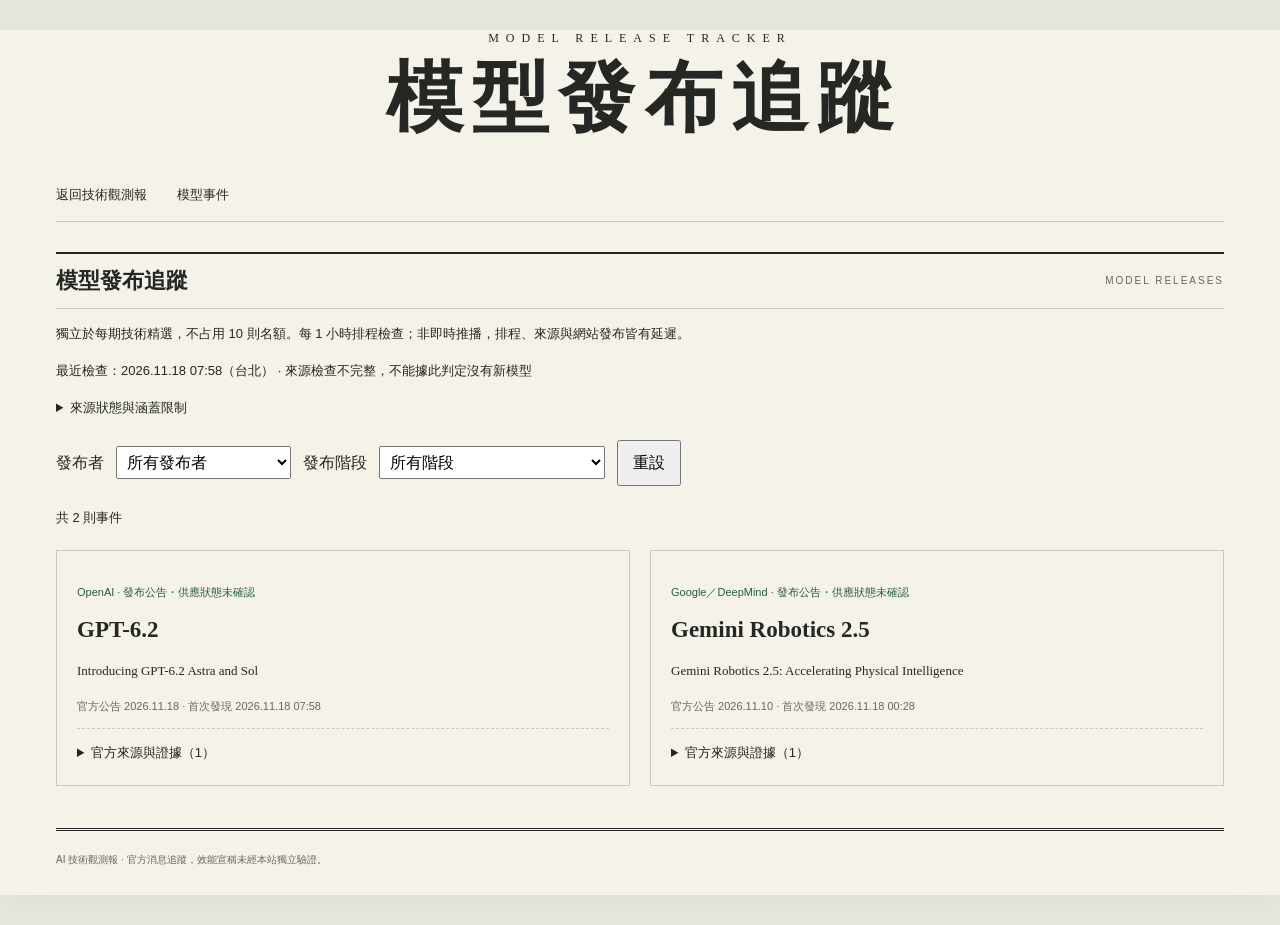
==== releases/index.html @ bc0547c9 "Publish evidence-reviewed AI newspaper" ====
<!doctype html><html lang="zh-Hant-TW"><head><meta charset="utf-8"><meta name="viewport" content="width=device-width, initial-scale=1">
<meta http-equiv="Content-Security-Policy" content="default-src 'none'; style-src 'self'; script-src 'self'; img-src 'self'; connect-src 'none'; base-uri 'none'; form-action 'none'; object-src 'none'">
<meta name="referrer" content="no-referrer"><title>模型發布追蹤｜AI 技術觀測報</title><link rel="stylesheet" href="../assets/style.css"><script defer src="../assets/app.js"></script></head>
<body><a class="skip-link" href="#model-releases">跳到模型事件</a><div class="paper"><header class="masthead"><p class="wordmark">MODEL RELEASE TRACKER</p><h1>模型發布追蹤</h1></header>
<nav class="nav" aria-label="主要導覽"><a href="../index.html">返回技術觀測報</a><a href="#model-releases">模型事件</a></nav><main><section class="model-releases" id="model-releases" tabindex="-1"><div class="section-heading"><h2>模型發布追蹤</h2><span>MODEL RELEASES</span></div>
<p>獨立於每期技術精選，不占用 10 則名額。每 1 小時排程檢查；非即時推播，排程、來源與網站發布皆有延遲。</p>
<p>最近檢查：2026.11.18 07:58（台北） · 來源檢查不完整，不能據此判定沒有新模型</p>
<details class="release-health"><summary>來源狀態與涵蓋限制</summary><ul><li>OpenAI Newsroom：部分完成；公告內文無法讀取；僅保存官方 Feed 摘錄。；公告內文無法讀取；僅保存官方 Feed 摘錄。；公告內文無法讀取；僅保存官方 Feed 摘錄。；公告擷取或驗證失敗；保留先前事件。；公告內文無法讀取；僅保存官方 Feed 摘錄。；公告內文無法讀取；僅保存官方 Feed 摘錄。；公告內文無法讀取；僅保存官方 Feed 摘錄。</li><li>Anthropic News：已檢查</li><li>Google DeepMind Blog：失敗；官方來源連線或解析失敗；保留先前事件。</li><li>Meta AI Blog：已檢查</li><li>DeepSeek Change Log：已檢查</li><li>Qwen Official Research Index：已檢查</li><li>Qwen Official Model Repositories：已檢查</li></ul>
<p>依官方標題、版本名稱與發布用語辨識，未經逐則語意核對。僅擷取目前可見索引與設定回查範圍；不保證涵蓋所有新模型。日期未知不推算為發布日。</p>
<p>預告不代表已開放；權重上架不代表採用開放原始碼授權。Qwen 官方模型庫只補充權重消息，不能代表所有 API 模型發布。</p></details>
<search><form id="release-controls" class="release-controls">
<label for="release-provider">發布者</label><select id="release-provider"><option value="all">所有發布者</option><option value="openai">OpenAI</option><option value="anthropic">Anthropic</option><option value="google">Google／DeepMind</option><option value="meta">Meta</option><option value="deepseek">DeepSeek</option><option value="qwen">Qwen</option></select>
<label for="release-stage">發布階段</label><select id="release-stage"><option value="all">所有階段</option><option value="announcement">發布公告・供應狀態未確認</option><option value="announced">預告・尚未確認開放</option><option value="preview">預覽版公告</option><option value="ga">正式上線公告</option><option value="weights">官方權重上架</option></select>
<button type="reset">重設</button></form></search><p id="release-result" role="status">共 2 則事件</p><div class="release-grid"><article class="release-card" id="model-9075961c66e4d0e620cb" data-provider="openai" data-stage="announcement">
<p class="release-kicker">OpenAI · 發布公告・供應狀態未確認</p>
<h3>GPT-6.2</h3><p class="release-title" lang="en">Introducing GPT-6.2 Astra and Sol</p>
<p class="release-date">官方公告 2026.11.18 · 首次發現 2026.11.18 07:58</p>
<details><summary>官方來源與證據（1）</summary><p>以下為發布者主張，未經本站獨立實測。供應、授權與價格以官方文件為準。</p><ul><li><a href="https://openai.com/index/introducing-gpt-6-2-astra-sol" target="_blank" rel="noopener noreferrer">Introducing GPT-6.2 Astra and Sol</a><p>官方公告 2026.11.18 · 僅閱讀官方 Feed 摘錄</p><blockquote cite="https://openai.com/index/introducing-gpt-6-2-astra-sol">Introducing GPT‑6.2 Astra and Sol, with better professional outputs, coding, computer use, and efficiency at lower cost across ChatGPT Work,</blockquote></li></ul></details></article><article class="release-card" id="model-4d3a0449ab5a70068e7b" data-provider="google" data-stage="announcement">
<p class="release-kicker">Google／DeepMind · 發布公告・供應狀態未確認</p>
<h3>Gemini Robotics 2.5</h3><p class="release-title" lang="en">Gemini Robotics 2.5: Accelerating Physical Intelligence</p>
<p class="release-date">官方公告 2026.11.10 · 首次發現 2026.11.18 00:28</p>
<details><summary>官方來源與證據（1）</summary><p>以下為發布者主張，未經本站獨立實測。供應、授權與價格以官方文件為準。</p><ul><li><a href="https://deepmind.google/blog/gemini-robotics-2-5-accelerates-real-world-physical-intelligence/" target="_blank" rel="noopener noreferrer">Gemini Robotics 2.5: Accelerating Physical Intelligence</a><p>官方公告 2026.11.10 · 已擷取網頁文字</p><blockquote cite="https://deepmind.google/blog/gemini-robotics-2-5-accelerates-real-world-physical-intelligence/">November 10, 2026 Models Gemini Robotics 2.5 accelerates real-world general dexterity Carolina Parada Share Your browser does not support the</blockquote></li></ul></details></article></div><p class="release-empty" hidden>沒有符合條件的模型事件。</p></section></main>
<footer class="paper-footer">AI 技術觀測報 · 官方消息追蹤，效能宣稱未經本站獨立驗證。</footer></div></body></html>
---- assets/style.css ----
@charset "UTF-8";
:root{--paper:#f5f2e9;--ink:#242723;--muted:#656960;--line:#c9cbbd;--green:#295b49;--rust:#a6422c;--serif:"Noto Serif TC","Source Han Serif TC","PMingLiU",Georgia,serif;--sans:"Noto Sans TC","Microsoft JhengHei",Arial,sans-serif}
*{box-sizing:border-box}html{scroll-behavior:smooth;scroll-padding-top:24px}body{margin:0;background:#e6e7dd;color:var(--ink);font:16px/1.85 var(--sans)}a{color:inherit;text-underline-offset:4px}button,input,select{font:inherit}a:focus-visible,button:focus-visible,input:focus-visible,select:focus-visible,summary:focus-visible{outline:3px solid var(--rust);outline-offset:4px}.paper{max-width:1320px;margin:30px auto;background:var(--paper);padding:0 56px;box-shadow:0 4px 30px #20271a0c}.utility{display:flex;justify-content:space-between;gap:20px;padding:16px 0 12px;border-bottom:1px solid var(--line);font-size:10px;letter-spacing:1.5px;color:var(--muted)}.wordmark{text-align:center;font:12px/1.4 Georgia,serif;letter-spacing:7px;margin:22px 0 4px}.masthead h1{text-align:center;font:700 clamp(38px,6vw,78px)/1.25 var(--serif);letter-spacing:.12em;margin:0 0 22px;padding-left:.12em}.masthead h1 a{text-decoration:none}.edition-line{display:flex;justify-content:space-between;gap:16px;flex-wrap:wrap;border-top:3px solid var(--ink);border-bottom:1px solid var(--ink);padding:9px 0;font-size:11px;letter-spacing:.5px}.nav{display:flex;gap:30px;align-items:center;border-bottom:1px solid var(--line);padding:14px 0;font-size:13px}.nav a{text-decoration:none}.nav a:hover{color:var(--green)}.nav-note{margin-left:auto;font:10px Georgia,serif;letter-spacing:1.2px;color:var(--muted)}.issue-intro{display:flex;justify-content:space-between;align-items:center;gap:30px;padding:34px 0 20px}.eyebrow{color:var(--green);font-size:11px;letter-spacing:2px;font-weight:700;margin:0 0 8px}.issue-intro h2{font:600 32px/1.4 var(--serif);margin:0 0 8px}.issue-intro p:not(.eyebrow){font-size:13px;color:var(--muted);margin:0}.issue-stats{display:flex;gap:30px;flex-shrink:0}.issue-stats div{border-left:1px solid var(--line);padding-left:24px;display:grid}.issue-stats strong{font:40px/1.2 Georgia,serif;color:var(--green)}.issue-stats span{font-size:11px;color:var(--muted)}.coverage{font-size:11px;color:var(--muted);padding:0 0 22px;border-bottom:1px solid var(--line)}.coverage-notes{font-size:12px;border-bottom:1px solid var(--line);padding:10px 0}.filters{display:flex;gap:12px;align-items:center;padding:20px 0 4px;font-size:12px}.filters input,.filters select,.filters button{background:transparent;border:1px solid var(--line);border-radius:0;color:var(--ink);padding:7px 10px}.filters input{flex:1;min-width:120px}.filters button{cursor:pointer}.filters button:hover{border-color:var(--green)}.filter-result{font-size:11px;color:var(--muted);margin:4px 0 16px}.stories{display:grid;grid-template-columns:repeat(2,minmax(0,1fr));gap:0 42px;border-top:2px solid var(--ink)}.story{padding:24px 0 26px;border-bottom:1px solid var(--line);min-width:0}.story[hidden]{display:none}.story-kicker{display:flex;gap:12px;align-items:center;flex-wrap:wrap;color:var(--green);font-size:11px;font-weight:700;letter-spacing:.6px}.story-number{font:24px/1 Georgia,serif;color:var(--muted)}.tag{font-size:10px;padding:1px 6px;letter-spacing:0}.essential{color:var(--paper);background:var(--green)}.follow{border:1px solid var(--rust);color:var(--rust)}.story h2{font:700 25px/1.6 var(--serif);margin:16px 0 8px;overflow-wrap:anywhere}.lead-story h2{font-size:29px}.original-title{font:italic 14px/1.6 Georgia,serif;color:var(--muted);margin:0 0 20px;overflow-wrap:anywhere}.claim-text{font-size:14px;line-height:1.95}.claim-text p{margin:0 0 14px}.why{border-left:3px solid var(--green);background:#e9ece1;padding:10px 15px;margin:18px 0}.why strong{font-size:11px;color:var(--green);letter-spacing:1px}.why p{font-size:13px;margin:4px 0}.takeaway{font:italic 14px/1.7 Georgia,serif}.takeaway span{font:700 10px var(--sans);color:var(--rust);letter-spacing:1px}.story details{font-size:12px;color:var(--muted);margin-top:18px}.story summary{cursor:pointer;color:var(--ink);width:fit-content}.story details p{margin:10px 0}.evidence-label{color:var(--rust)}blockquote{font:12px/1.7 Georgia,var(--serif);margin:10px 0;padding:0 0 0 12px;border-left:1px solid var(--line);overflow-wrap:anywhere}.source-line{display:flex;justify-content:space-between;gap:16px;flex-wrap:wrap;border-top:1px dashed var(--line);padding-top:14px;margin-top:20px;font-size:11px;color:var(--muted)}.source-line a{color:var(--green)}.archive{margin:46px 0}.section-heading{display:flex;align-items:center;justify-content:space-between;border-top:2px solid var(--ink);border-bottom:1px solid var(--line);padding:12px 0}.section-heading h2{font:600 22px var(--serif);margin:0}.section-heading span{font-size:10px;letter-spacing:2px;color:var(--muted)}.archive ol{list-style:none;padding:0;margin:0}.archive li{border-bottom:1px solid var(--line)}.archive a{display:grid;grid-template-columns:100px 1fr 45px;gap:22px;padding:16px 0;text-decoration:none;align-items:center}.archive a:hover strong{color:var(--green)}.archive span,.archive small{font-size:11px;color:var(--muted)}.archive strong{font-size:13px;font-weight:400}.about{padding:24px 28px;background:#e9ece1;max-width:850px;margin:0 auto 44px}.about h2{font:600 23px var(--serif);margin:0 0 14px}.about p:not(.eyebrow){font-size:12px;color:var(--muted);margin:8px 0}.paper-footer{display:flex;align-items:center;justify-content:space-between;gap:20px;flex-wrap:wrap;padding:20px 0 26px;border-top:3px double var(--ink);font-size:10px;color:var(--muted)}.paper-footer strong{font-family:var(--serif);font-size:15px;color:var(--ink)}.preview-banner{background:var(--rust);color:white;text-align:center;padding:8px 16px;font-size:12px}.empty{padding:40px;text-align:center;color:var(--muted)}
@media(min-width:1300px){.stories{grid-template-columns:repeat(3,minmax(0,1fr));gap:0 32px}.lead-story:first-child{grid-column:span 2}.lead-story:first-child h2{font-size:35px}.lead-story:first-child .claim-text{font-size:15px}}
@media(max-width:800px){.paper{margin:0;padding:0 24px}.utility{font-size:9px}.utility span:last-child{display:none}.wordmark{font-size:10px;letter-spacing:5px}.masthead h1{font-size:42px;letter-spacing:.08em}.edition-line{font-size:10px}.edition-line span:last-child{display:none}.nav{gap:24px}.nav-note{display:none}.issue-intro{padding-top:26px}.issue-intro h2{font-size:25px}.issue-stats{gap:16px}.issue-stats div{padding-left:14px}.issue-stats strong{font-size:30px}.stories{grid-template-columns:1fr;gap:0}.story h2,.lead-story h2{font-size:26px}.filters{flex-wrap:wrap;gap:8px}.filters input{flex-basis:65%}.filters label{font-size:11px}.archive a{grid-template-columns:80px 1fr;gap:12px}.archive small{display:none}.paper-footer span{flex-basis:100%;order:3}.coverage{font-size:10px}.about{padding:20px}}
@media(max-width:430px){.paper{padding:0 18px}.masthead h1{font-size:34px}.wordmark{letter-spacing:3px}.issue-intro{align-items:flex-start}.issue-stats div:last-child{display:none}.issue-intro h2{font-size:22px}.issue-intro p:not(.eyebrow){font-size:11px}.story h2,.lead-story h2{font-size:24px}.filters input{flex-basis:75%}.edition-line{gap:5px}}
@media(prefers-reduced-motion:reduce){html{scroll-behavior:auto}}
@media print{body{background:white}.paper{margin:0;padding:0;box-shadow:none}.filters,.filter-result,.nav,.preview-banner{display:none}.stories{display:block}.story{break-inside:avoid}details{display:block}.about{background:none}.paper-footer{font-size:9px}}
.model-releases{margin:30px 0 42px}.model-releases>p,.release-health,.release-card{font-size:13px}.release-grid{display:grid;grid-template-columns:repeat(auto-fit,minmax(min(100%,300px),1fr));gap:20px;margin:20px 0}.release-card{min-width:0;border:1px solid var(--line);padding:20px;overflow-wrap:anywhere}.release-card[hidden]{display:none}.release-card h3{font:600 23px/1.45 var(--serif);margin:8px 0}.release-kicker{color:var(--green);font-size:11px}.release-date{color:var(--muted);font-size:11px}.release-title{font-family:Georgia,var(--serif)}.release-card details{border-top:1px dashed var(--line);padding-top:12px}.release-card summary,.release-health summary{cursor:pointer;min-height:24px}.release-card ul,.release-health ul{padding-left:20px}.release-controls{display:flex;gap:12px;align-items:center;flex-wrap:wrap;margin:20px 0}.release-controls select{max-width:100%;padding:6px}.release-controls button{padding:6px 14px;cursor:pointer}.release-all{display:inline-block;padding:8px 0;color:var(--green)}.skip-link{position:absolute;left:12px;top:12px;background:var(--paper);padding:8px;transform:translateY(-200%)}.skip-link:focus{transform:none}
@media(max-width:800px){.nav{flex-wrap:wrap}.release-grid{grid-template-columns:1fr}.release-controls{gap:8px}.model-releases .section-heading{flex-wrap:wrap;gap:8px}.release-card{padding:16px}}
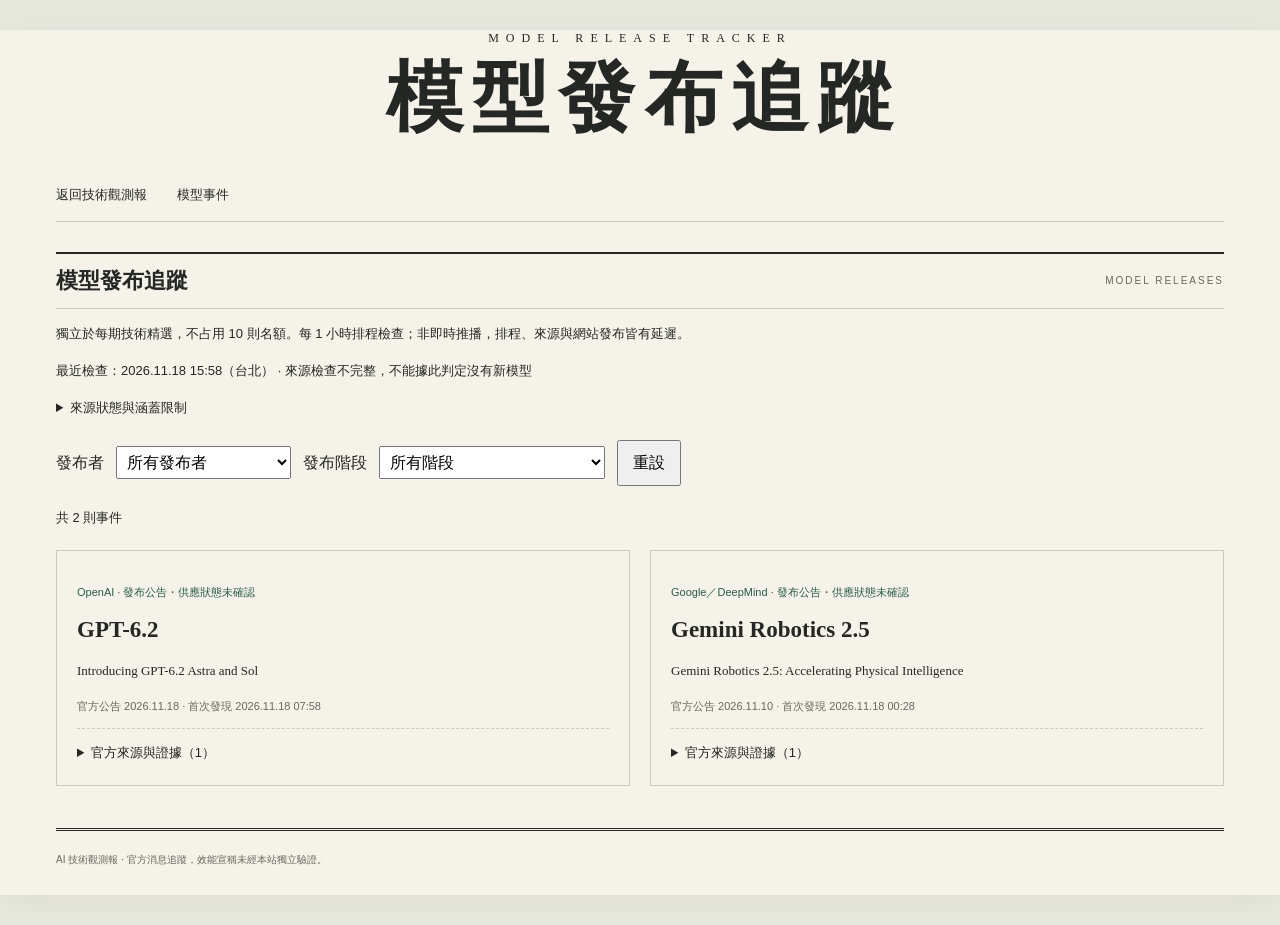
==== commit 56b1540f: "Publish evidence-reviewed AI newspaper" ====
--- a/releases/index.html
+++ b/releases/index.html
@@ -4,8 +4,8 @@
 <body><a class="skip-link" href="#model-releases">跳到模型事件</a><div class="paper"><header class="masthead"><p class="wordmark">MODEL RELEASE TRACKER</p><h1>模型發布追蹤</h1></header>
 <nav class="nav" aria-label="主要導覽"><a href="../index.html">返回技術觀測報</a><a href="#model-releases">模型事件</a></nav><main><section class="model-releases" id="model-releases" tabindex="-1"><div class="section-heading"><h2>模型發布追蹤</h2><span>MODEL RELEASES</span></div>
 <p>獨立於每期技術精選，不占用 10 則名額。每 1 小時排程檢查；非即時推播，排程、來源與網站發布皆有延遲。</p>
-<p>最近檢查：2026.11.18 07:58（台北） · 來源檢查不完整，不能據此判定沒有新模型</p>
-<details class="release-health"><summary>來源狀態與涵蓋限制</summary><ul><li>OpenAI Newsroom：部分完成；公告內文無法讀取；僅保存官方 Feed 摘錄。；公告內文無法讀取；僅保存官方 Feed 摘錄。；公告內文無法讀取；僅保存官方 Feed 摘錄。；公告擷取或驗證失敗；保留先前事件。；公告內文無法讀取；僅保存官方 Feed 摘錄。；公告內文無法讀取；僅保存官方 Feed 摘錄。；公告內文無法讀取；僅保存官方 Feed 摘錄。</li><li>Anthropic News：已檢查</li><li>Google DeepMind Blog：失敗；官方來源連線或解析失敗；保留先前事件。</li><li>Meta AI Blog：已檢查</li><li>DeepSeek Change Log：已檢查</li><li>Qwen Official Research Index：已檢查</li><li>Qwen Official Model Repositories：已檢查</li></ul>
+<p>最近檢查：2026.11.18 15:58（台北） · 來源檢查不完整，不能據此判定沒有新模型</p>
+<details class="release-health"><summary>來源狀態與涵蓋限制</summary><ul><li>OpenAI Newsroom：部分完成；公告內文無法讀取；僅保存官方 Feed 摘錄。；公告內文無法讀取；僅保存官方 Feed 摘錄。；公告內文無法讀取；僅保存官方 Feed 摘錄。；公告擷取或驗證失敗；保留先前事件。；公告內文無法讀取；僅保存官方 Feed 摘錄。；公告內文無法讀取；僅保存官方 Feed 摘錄。；公告內文無法讀取；僅保存官方 Feed 摘錄。</li><li>Anthropic News：已檢查</li><li>Google DeepMind Blog：已檢查</li><li>Meta AI Blog：已檢查</li><li>DeepSeek Change Log：已檢查</li><li>Qwen Official Research Index：已檢查</li><li>Qwen Official Model Repositories：已檢查</li></ul>
 <p>依官方標題、版本名稱與發布用語辨識，未經逐則語意核對。僅擷取目前可見索引與設定回查範圍；不保證涵蓋所有新模型。日期未知不推算為發布日。</p>
 <p>預告不代表已開放；權重上架不代表採用開放原始碼授權。Qwen 官方模型庫只補充權重消息，不能代表所有 API 模型發布。</p></details>
 <search><form id="release-controls" class="release-controls">
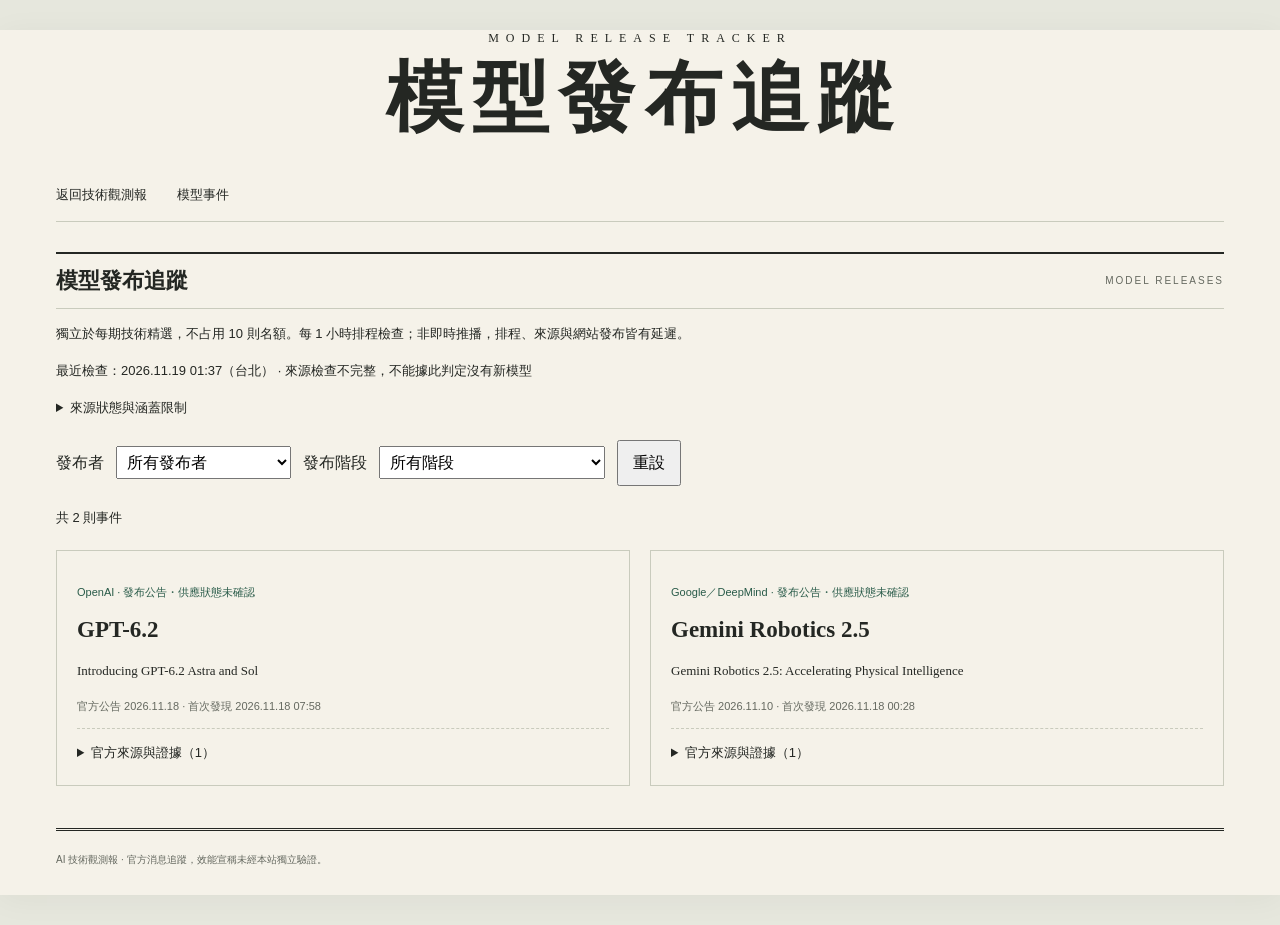
==== commit 69929cd9: "Publish evidence-reviewed AI newspaper" ====
--- a/releases/index.html
+++ b/releases/index.html
@@ -4,8 +4,8 @@
 <body><a class="skip-link" href="#model-releases">跳到模型事件</a><div class="paper"><header class="masthead"><p class="wordmark">MODEL RELEASE TRACKER</p><h1>模型發布追蹤</h1></header>
 <nav class="nav" aria-label="主要導覽"><a href="../index.html">返回技術觀測報</a><a href="#model-releases">模型事件</a></nav><main><section class="model-releases" id="model-releases" tabindex="-1"><div class="section-heading"><h2>模型發布追蹤</h2><span>MODEL RELEASES</span></div>
 <p>獨立於每期技術精選，不占用 10 則名額。每 1 小時排程檢查；非即時推播，排程、來源與網站發布皆有延遲。</p>
-<p>最近檢查：2026.11.18 15:58（台北） · 來源檢查不完整，不能據此判定沒有新模型</p>
-<details class="release-health"><summary>來源狀態與涵蓋限制</summary><ul><li>OpenAI Newsroom：部分完成；公告內文無法讀取；僅保存官方 Feed 摘錄。；公告內文無法讀取；僅保存官方 Feed 摘錄。；公告內文無法讀取；僅保存官方 Feed 摘錄。；公告擷取或驗證失敗；保留先前事件。；公告內文無法讀取；僅保存官方 Feed 摘錄。；公告內文無法讀取；僅保存官方 Feed 摘錄。；公告內文無法讀取；僅保存官方 Feed 摘錄。</li><li>Anthropic News：已檢查</li><li>Google DeepMind Blog：已檢查</li><li>Meta AI Blog：已檢查</li><li>DeepSeek Change Log：已檢查</li><li>Qwen Official Research Index：已檢查</li><li>Qwen Official Model Repositories：已檢查</li></ul>
+<p>最近檢查：2026.11.19 01:37（台北） · 來源檢查不完整，不能據此判定沒有新模型</p>
+<details class="release-health"><summary>來源狀態與涵蓋限制</summary><ul><li>OpenAI Newsroom：部分完成；公告內文無法讀取；僅保存官方 Feed 摘錄。；公告內文無法讀取；僅保存官方 Feed 摘錄。；公告內文無法讀取；僅保存官方 Feed 摘錄。；公告擷取或驗證失敗；保留先前事件。；公告內文無法讀取；僅保存官方 Feed 摘錄。；公告內文無法讀取；僅保存官方 Feed 摘錄。；公告內文無法讀取；僅保存官方 Feed 摘錄。</li><li>Anthropic News：已檢查</li><li>Google DeepMind Blog：失敗；官方來源連線或解析失敗；保留先前事件。</li><li>Meta AI Blog：已檢查</li><li>DeepSeek Change Log：已檢查</li><li>Qwen Official Research Index：已檢查</li><li>Qwen Official Model Repositories：已檢查</li></ul>
 <p>依官方標題、版本名稱與發布用語辨識，未經逐則語意核對。僅擷取目前可見索引與設定回查範圍；不保證涵蓋所有新模型。日期未知不推算為發布日。</p>
 <p>預告不代表已開放；權重上架不代表採用開放原始碼授權。Qwen 官方模型庫只補充權重消息，不能代表所有 API 模型發布。</p></details>
 <search><form id="release-controls" class="release-controls">
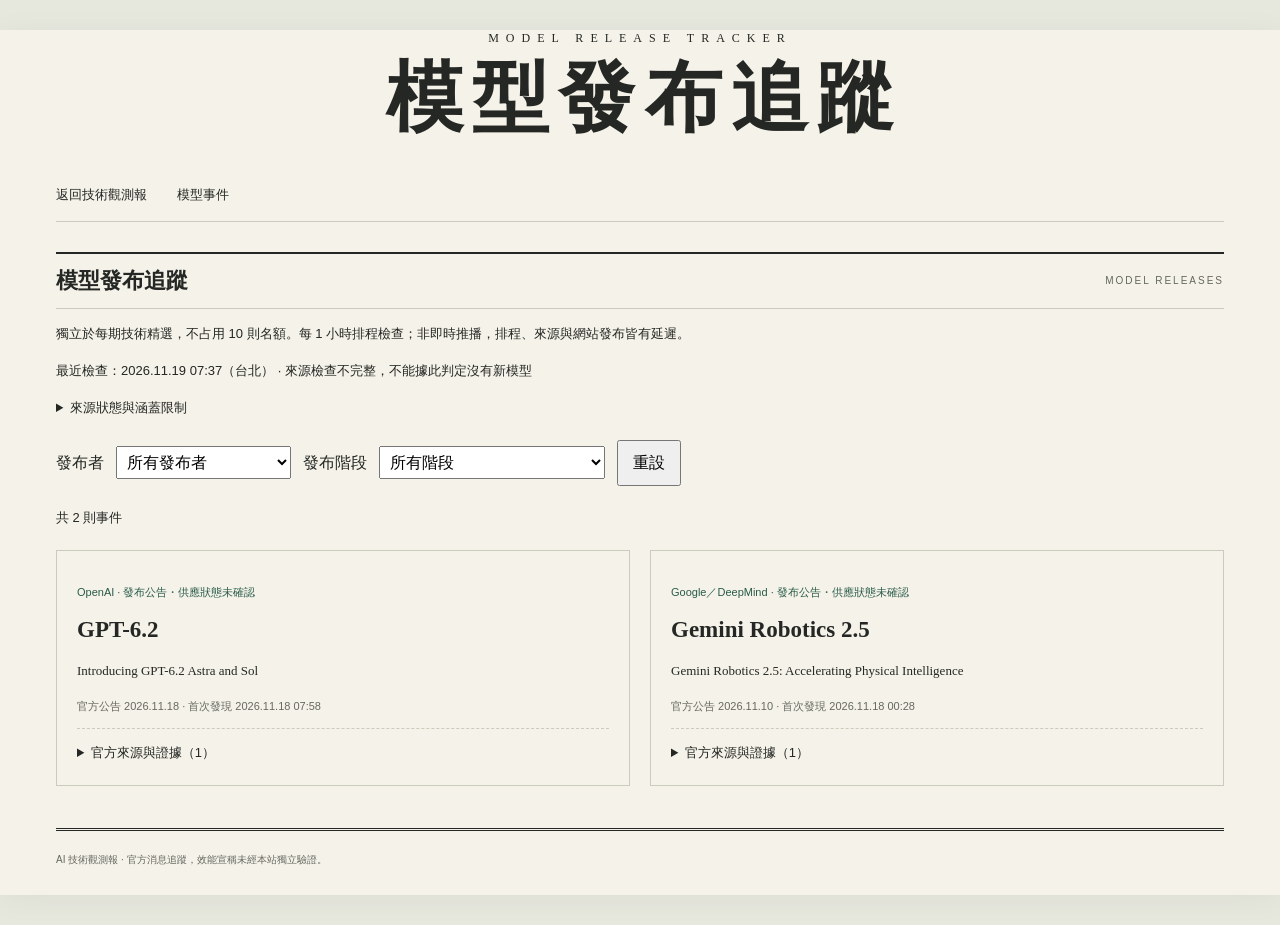
==== commit 418fbcf7: "Publish evidence-reviewed AI newspaper" ====
--- a/releases/index.html
+++ b/releases/index.html
@@ -4,7 +4,7 @@
 <body><a class="skip-link" href="#model-releases">跳到模型事件</a><div class="paper"><header class="masthead"><p class="wordmark">MODEL RELEASE TRACKER</p><h1>模型發布追蹤</h1></header>
 <nav class="nav" aria-label="主要導覽"><a href="../index.html">返回技術觀測報</a><a href="#model-releases">模型事件</a></nav><main><section class="model-releases" id="model-releases" tabindex="-1"><div class="section-heading"><h2>模型發布追蹤</h2><span>MODEL RELEASES</span></div>
 <p>獨立於每期技術精選，不占用 10 則名額。每 1 小時排程檢查；非即時推播，排程、來源與網站發布皆有延遲。</p>
-<p>最近檢查：2026.11.19 01:37（台北） · 來源檢查不完整，不能據此判定沒有新模型</p>
+<p>最近檢查：2026.11.19 07:37（台北） · 來源檢查不完整，不能據此判定沒有新模型</p>
 <details class="release-health"><summary>來源狀態與涵蓋限制</summary><ul><li>OpenAI Newsroom：部分完成；公告內文無法讀取；僅保存官方 Feed 摘錄。；公告內文無法讀取；僅保存官方 Feed 摘錄。；公告內文無法讀取；僅保存官方 Feed 摘錄。；公告擷取或驗證失敗；保留先前事件。；公告內文無法讀取；僅保存官方 Feed 摘錄。；公告內文無法讀取；僅保存官方 Feed 摘錄。；公告內文無法讀取；僅保存官方 Feed 摘錄。</li><li>Anthropic News：已檢查</li><li>Google DeepMind Blog：失敗；官方來源連線或解析失敗；保留先前事件。</li><li>Meta AI Blog：已檢查</li><li>DeepSeek Change Log：已檢查</li><li>Qwen Official Research Index：已檢查</li><li>Qwen Official Model Repositories：已檢查</li></ul>
 <p>依官方標題、版本名稱與發布用語辨識，未經逐則語意核對。僅擷取目前可見索引與設定回查範圍；不保證涵蓋所有新模型。日期未知不推算為發布日。</p>
 <p>預告不代表已開放；權重上架不代表採用開放原始碼授權。Qwen 官方模型庫只補充權重消息，不能代表所有 API 模型發布。</p></details>
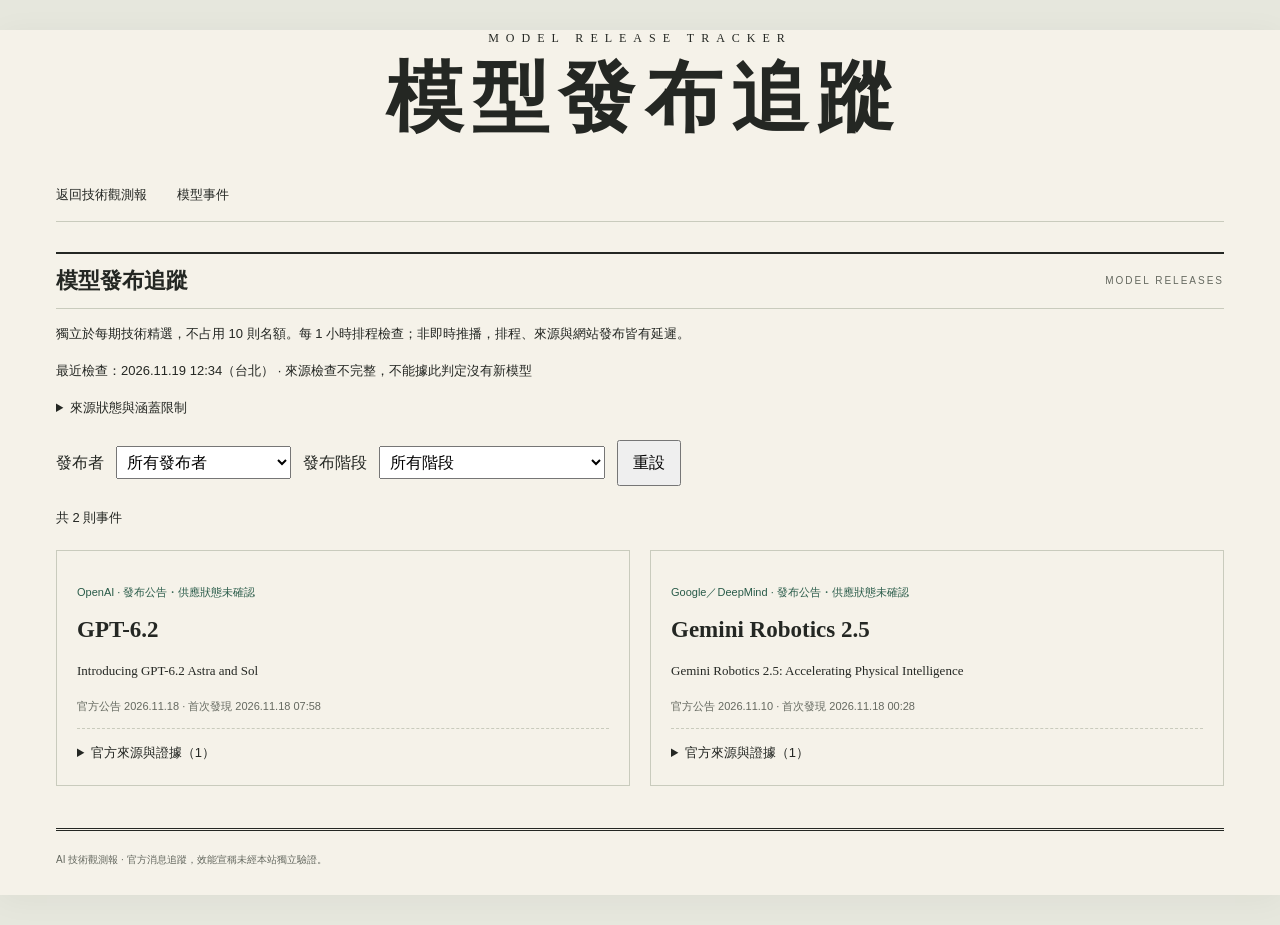
==== commit 70871dc1: "Publish evidence-reviewed AI newspaper" ====
--- a/releases/index.html
+++ b/releases/index.html
@@ -4,7 +4,7 @@
 <body><a class="skip-link" href="#model-releases">跳到模型事件</a><div class="paper"><header class="masthead"><p class="wordmark">MODEL RELEASE TRACKER</p><h1>模型發布追蹤</h1></header>
 <nav class="nav" aria-label="主要導覽"><a href="../index.html">返回技術觀測報</a><a href="#model-releases">模型事件</a></nav><main><section class="model-releases" id="model-releases" tabindex="-1"><div class="section-heading"><h2>模型發布追蹤</h2><span>MODEL RELEASES</span></div>
 <p>獨立於每期技術精選，不占用 10 則名額。每 1 小時排程檢查；非即時推播，排程、來源與網站發布皆有延遲。</p>
-<p>最近檢查：2026.11.19 07:37（台北） · 來源檢查不完整，不能據此判定沒有新模型</p>
+<p>最近檢查：2026.11.19 12:34（台北） · 來源檢查不完整，不能據此判定沒有新模型</p>
 <details class="release-health"><summary>來源狀態與涵蓋限制</summary><ul><li>OpenAI Newsroom：部分完成；公告內文無法讀取；僅保存官方 Feed 摘錄。；公告內文無法讀取；僅保存官方 Feed 摘錄。；公告內文無法讀取；僅保存官方 Feed 摘錄。；公告擷取或驗證失敗；保留先前事件。；公告內文無法讀取；僅保存官方 Feed 摘錄。；公告內文無法讀取；僅保存官方 Feed 摘錄。；公告內文無法讀取；僅保存官方 Feed 摘錄。</li><li>Anthropic News：已檢查</li><li>Google DeepMind Blog：失敗；官方來源連線或解析失敗；保留先前事件。</li><li>Meta AI Blog：已檢查</li><li>DeepSeek Change Log：已檢查</li><li>Qwen Official Research Index：已檢查</li><li>Qwen Official Model Repositories：已檢查</li></ul>
 <p>依官方標題、版本名稱與發布用語辨識，未經逐則語意核對。僅擷取目前可見索引與設定回查範圍；不保證涵蓋所有新模型。日期未知不推算為發布日。</p>
 <p>預告不代表已開放；權重上架不代表採用開放原始碼授權。Qwen 官方模型庫只補充權重消息，不能代表所有 API 模型發布。</p></details>
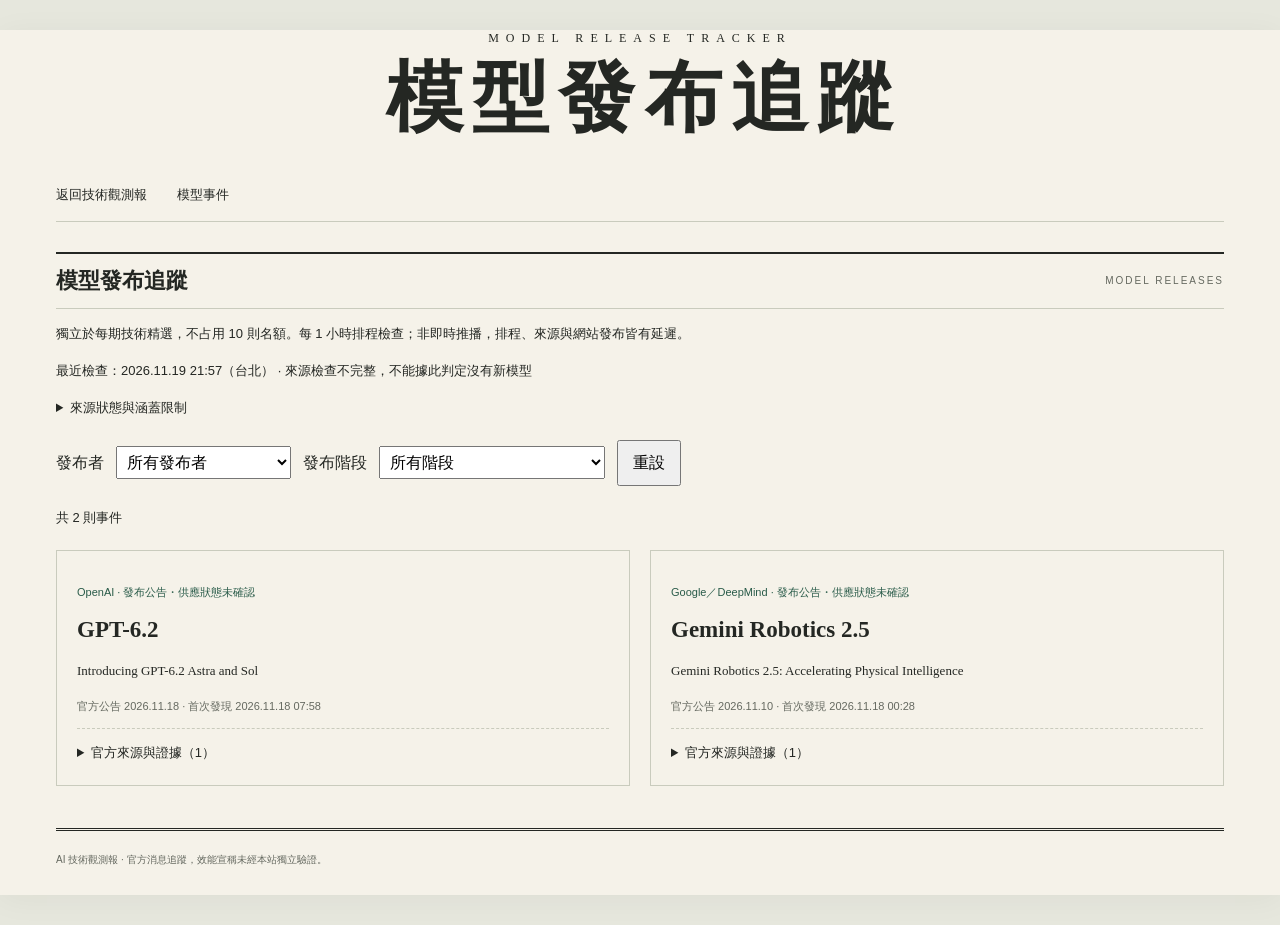
==== commit 4c193d3e: "Publish evidence-reviewed AI newspaper" ====
--- a/releases/index.html
+++ b/releases/index.html
@@ -4,8 +4,8 @@
 <body><a class="skip-link" href="#model-releases">跳到模型事件</a><div class="paper"><header class="masthead"><p class="wordmark">MODEL RELEASE TRACKER</p><h1>模型發布追蹤</h1></header>
 <nav class="nav" aria-label="主要導覽"><a href="../index.html">返回技術觀測報</a><a href="#model-releases">模型事件</a></nav><main><section class="model-releases" id="model-releases" tabindex="-1"><div class="section-heading"><h2>模型發布追蹤</h2><span>MODEL RELEASES</span></div>
 <p>獨立於每期技術精選，不占用 10 則名額。每 1 小時排程檢查；非即時推播，排程、來源與網站發布皆有延遲。</p>
-<p>最近檢查：2026.11.19 12:34（台北） · 來源檢查不完整，不能據此判定沒有新模型</p>
-<details class="release-health"><summary>來源狀態與涵蓋限制</summary><ul><li>OpenAI Newsroom：部分完成；公告內文無法讀取；僅保存官方 Feed 摘錄。；公告內文無法讀取；僅保存官方 Feed 摘錄。；公告內文無法讀取；僅保存官方 Feed 摘錄。；公告擷取或驗證失敗；保留先前事件。；公告內文無法讀取；僅保存官方 Feed 摘錄。；公告內文無法讀取；僅保存官方 Feed 摘錄。；公告內文無法讀取；僅保存官方 Feed 摘錄。</li><li>Anthropic News：已檢查</li><li>Google DeepMind Blog：失敗；官方來源連線或解析失敗；保留先前事件。</li><li>Meta AI Blog：已檢查</li><li>DeepSeek Change Log：已檢查</li><li>Qwen Official Research Index：已檢查</li><li>Qwen Official Model Repositories：已檢查</li></ul>
+<p>最近檢查：2026.11.19 21:57（台北） · 來源檢查不完整，不能據此判定沒有新模型</p>
+<details class="release-health"><summary>來源狀態與涵蓋限制</summary><ul><li>OpenAI Newsroom：部分完成；公告內文無法讀取；僅保存官方 Feed 摘錄。；公告內文無法讀取；僅保存官方 Feed 摘錄。；公告內文無法讀取；僅保存官方 Feed 摘錄。；公告擷取或驗證失敗；保留先前事件。；公告內文無法讀取；僅保存官方 Feed 摘錄。；公告內文無法讀取；僅保存官方 Feed 摘錄。</li><li>Anthropic News：已檢查</li><li>Google DeepMind Blog：失敗；官方來源連線或解析失敗；保留先前事件。</li><li>Meta AI Blog：已檢查</li><li>DeepSeek Change Log：已檢查</li><li>Qwen Official Research Index：已檢查</li><li>Qwen Official Model Repositories：已檢查</li></ul>
 <p>依官方標題、版本名稱與發布用語辨識，未經逐則語意核對。僅擷取目前可見索引與設定回查範圍；不保證涵蓋所有新模型。日期未知不推算為發布日。</p>
 <p>預告不代表已開放；權重上架不代表採用開放原始碼授權。Qwen 官方模型庫只補充權重消息，不能代表所有 API 模型發布。</p></details>
 <search><form id="release-controls" class="release-controls">
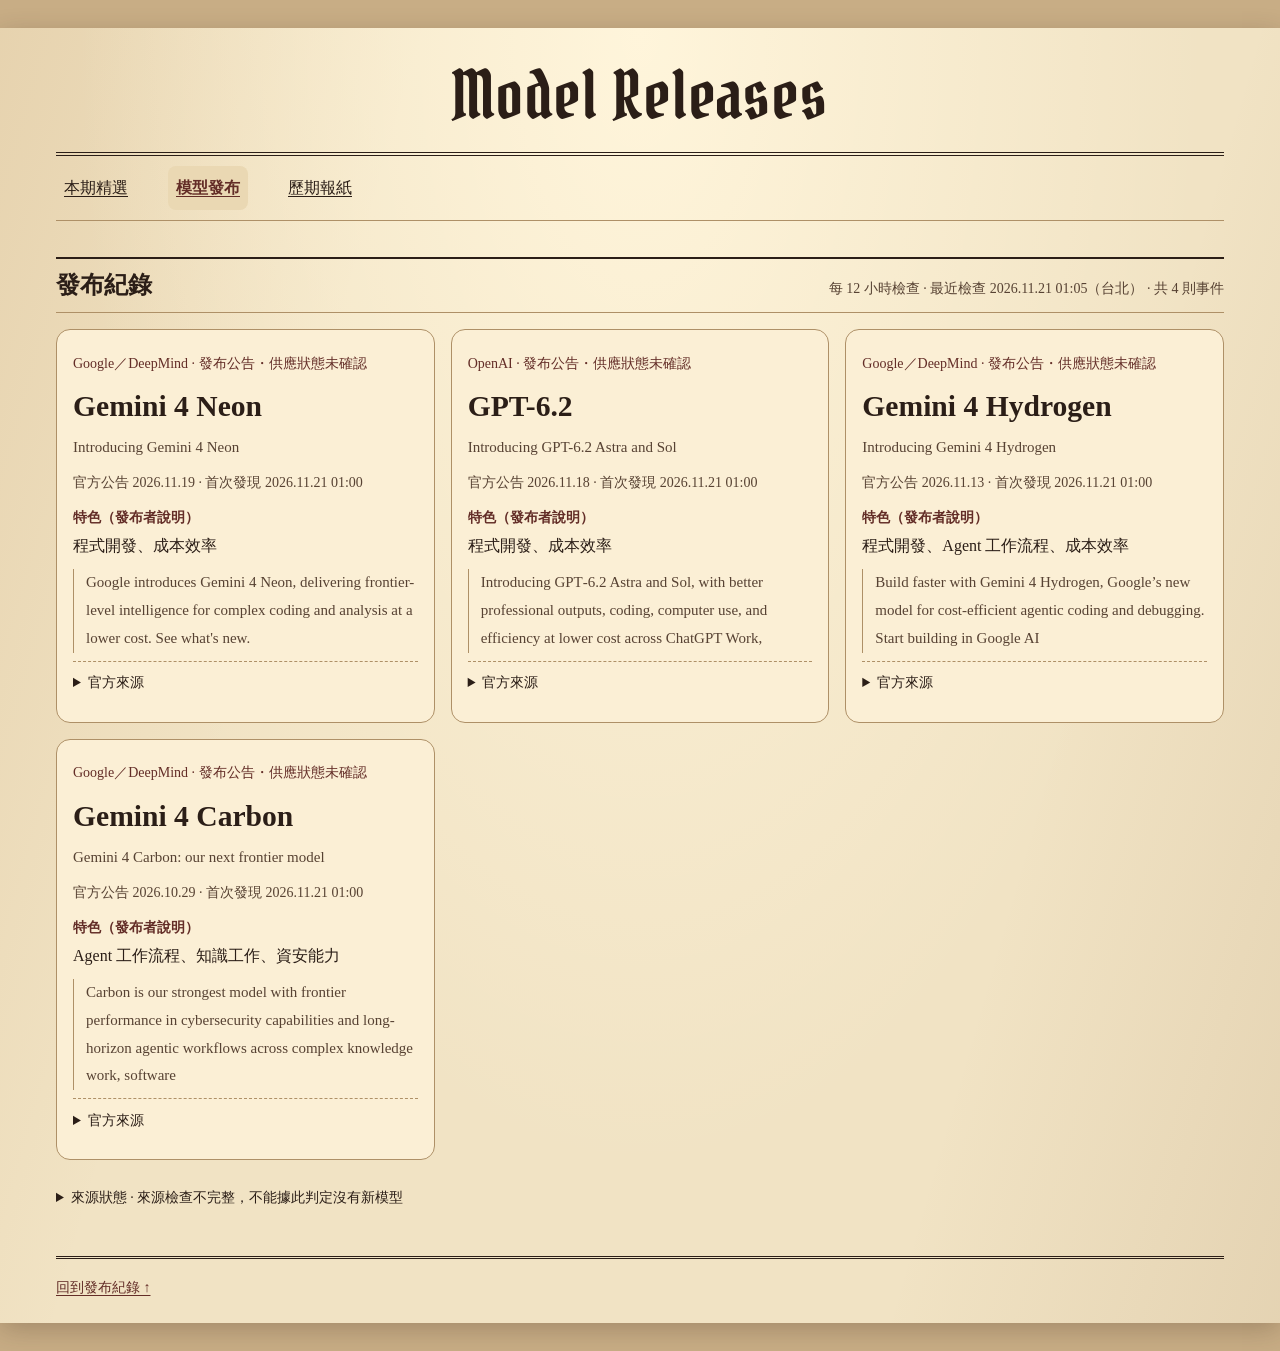
==== commit 9ba86682: "Publish evidence-reviewed AI newspaper" ====
--- a/releases/index.html
+++ b/releases/index.html
@@ -1,23 +1,34 @@
 <!doctype html><html lang="zh-Hant-TW"><head><meta charset="utf-8"><meta name="viewport" content="width=device-width, initial-scale=1">
-<meta http-equiv="Content-Security-Policy" content="default-src 'none'; style-src 'self'; script-src 'self'; img-src 'self'; connect-src 'none'; base-uri 'none'; form-action 'none'; object-src 'none'">
-<meta name="referrer" content="no-referrer"><title>模型發布追蹤｜AI 技術觀測報</title><link rel="stylesheet" href="../assets/style.css"><script defer src="../assets/app.js"></script></head>
-<body><a class="skip-link" href="#model-releases">跳到模型事件</a><div class="paper"><header class="masthead"><p class="wordmark">MODEL RELEASE TRACKER</p><h1>模型發布追蹤</h1></header>
-<nav class="nav" aria-label="主要導覽"><a href="../index.html">返回技術觀測報</a><a href="#model-releases">模型事件</a></nav><main><section class="model-releases" id="model-releases" tabindex="-1"><div class="section-heading"><h2>模型發布追蹤</h2><span>MODEL RELEASES</span></div>
-<p>獨立於每期技術精選，不占用 10 則名額。每 1 小時排程檢查；非即時推播，排程、來源與網站發布皆有延遲。</p>
-<p>最近檢查：2026.11.19 21:57（台北） · 來源檢查不完整，不能據此判定沒有新模型</p>
-<details class="release-health"><summary>來源狀態與涵蓋限制</summary><ul><li>OpenAI Newsroom：部分完成；公告內文無法讀取；僅保存官方 Feed 摘錄。；公告內文無法讀取；僅保存官方 Feed 摘錄。；公告內文無法讀取；僅保存官方 Feed 摘錄。；公告擷取或驗證失敗；保留先前事件。；公告內文無法讀取；僅保存官方 Feed 摘錄。；公告內文無法讀取；僅保存官方 Feed 摘錄。</li><li>Anthropic News：已檢查</li><li>Google DeepMind Blog：失敗；官方來源連線或解析失敗；保留先前事件。</li><li>Meta AI Blog：已檢查</li><li>DeepSeek Change Log：已檢查</li><li>Qwen Official Research Index：已檢查</li><li>Qwen Official Model Repositories：已檢查</li></ul>
-<p>依官方標題、版本名稱與發布用語辨識，未經逐則語意核對。僅擷取目前可見索引與設定回查範圍；不保證涵蓋所有新模型。日期未知不推算為發布日。</p>
-<p>預告不代表已開放；權重上架不代表採用開放原始碼授權。Qwen 官方模型庫只補充權重消息，不能代表所有 API 模型發布。</p></details>
-<search><form id="release-controls" class="release-controls">
-<label for="release-provider">發布者</label><select id="release-provider"><option value="all">所有發布者</option><option value="openai">OpenAI</option><option value="anthropic">Anthropic</option><option value="google">Google／DeepMind</option><option value="meta">Meta</option><option value="deepseek">DeepSeek</option><option value="qwen">Qwen</option></select>
-<label for="release-stage">發布階段</label><select id="release-stage"><option value="all">所有階段</option><option value="announcement">發布公告・供應狀態未確認</option><option value="announced">預告・尚未確認開放</option><option value="preview">預覽版公告</option><option value="ga">正式上線公告</option><option value="weights">官方權重上架</option></select>
-<button type="reset">重設</button></form></search><p id="release-result" role="status">共 2 則事件</p><div class="release-grid"><article class="release-card" id="model-9075961c66e4d0e620cb" data-provider="openai" data-stage="announcement">
+<meta http-equiv="Content-Security-Policy" content="default-src 'none'; style-src 'self'; font-src data:; img-src 'self'; connect-src 'none'; base-uri 'none'; form-action 'none'; object-src 'none'">
+<meta name="referrer" content="no-referrer"><title>Model Releases｜AI Tech Observer</title><link rel="stylesheet" href="../assets/style.css"></head>
+<body><a class="skip-link" href="#model-releases">跳到發布紀錄</a><div class="paper"><header class="masthead"><h1 lang="en">Model Releases</h1></header>
+<nav class="nav" aria-label="主要導覽"><a href="../index.html">本期精選</a><a href="index.html" aria-current="page">模型發布</a><a href="../archive/index.html">歷期報紙</a></nav><main><section class="model-releases" id="model-releases" aria-labelledby="releases-title" tabindex="-1"><header class="section-heading reading-heading"><h2 id="releases-title">發布紀錄</h2>
+<p class="reading-meta release-status">每 12 小時<span class="meta-full">檢查</span> · <span class="meta-full">最近檢查 </span><time datetime="2026-11-20T17:05:45.299419+00:00"><span class="meta-full">2026.11.21 01:05（台北）</span><span class="meta-short">11.21 01:05</span></time><span class="meta-full"> · 共 4 則事件</span></p></header>
+<div class="release-grid"><article class="release-card" id="model-c19b49d09e2fc3d4ced1">
+<p class="release-kicker">Google／DeepMind · 發布公告・供應狀態未確認</p>
+<h3>Gemini 4 Neon</h3>
+<p class="release-title">Introducing Gemini 4 Neon</p>
+<p class="release-date">官方公告 2026.11.19 · 首次發現 2026.11.21 01:00</p>
+<p class="release-feature"><strong>特色（發布者說明）</strong> 程式開發、成本效率</p><blockquote class="feature-quote" cite="https://blog.google/innovation-and-ai/models-and-research/gemini-models/introducing-gemini-4-neon/">Google introduces Gemini 4 Neon, delivering frontier-level intelligence for complex coding and analysis at a lower cost. See what&#x27;s new.</blockquote>
+<details><summary>官方來源</summary><ul><li><a href="https://blog.google/innovation-and-ai/models-and-research/gemini-models/introducing-gemini-4-neon/" target="_blank" rel="noopener noreferrer">Introducing Gemini 4 Neon</a><p>官方公告 2026.11.19 · 已擷取網頁文字</p></li></ul></details></article><article class="release-card" id="model-9075961c66e4d0e620cb">
 <p class="release-kicker">OpenAI · 發布公告・供應狀態未確認</p>
-<h3>GPT-6.2</h3><p class="release-title" lang="en">Introducing GPT-6.2 Astra and Sol</p>
-<p class="release-date">官方公告 2026.11.18 · 首次發現 2026.11.18 07:58</p>
-<details><summary>官方來源與證據（1）</summary><p>以下為發布者主張，未經本站獨立實測。供應、授權與價格以官方文件為準。</p><ul><li><a href="https://openai.com/index/introducing-gpt-6-2-astra-sol" target="_blank" rel="noopener noreferrer">Introducing GPT-6.2 Astra and Sol</a><p>官方公告 2026.11.18 · 僅閱讀官方 Feed 摘錄</p><blockquote cite="https://openai.com/index/introducing-gpt-6-2-astra-sol">Introducing GPT‑6.2 Astra and Sol, with better professional outputs, coding, computer use, and efficiency at lower cost across ChatGPT Work,</blockquote></li></ul></details></article><article class="release-card" id="model-4d3a0449ab5a70068e7b" data-provider="google" data-stage="announcement">
+<h3>GPT-6.2</h3>
+<p class="release-title">Introducing GPT-6.2 Astra and Sol</p>
+<p class="release-date">官方公告 2026.11.18 · 首次發現 2026.11.21 01:00</p>
+<p class="release-feature"><strong>特色（發布者說明）</strong> 程式開發、成本效率</p><blockquote class="feature-quote" cite="https://openai.com/index/introducing-gpt-6-2-astra-sol">Introducing GPT‑6.2 Astra and Sol, with better professional outputs, coding, computer use, and efficiency at lower cost across ChatGPT Work,</blockquote>
+<details><summary>官方來源</summary><ul><li><a href="https://openai.com/index/introducing-gpt-6-2-astra-sol" target="_blank" rel="noopener noreferrer">Introducing GPT-6.2 Astra and Sol</a><p>官方公告 2026.11.18 · 僅閱讀官方 Feed 摘錄</p></li></ul></details></article><article class="release-card" id="model-27c472d9db36afff149d">
 <p class="release-kicker">Google／DeepMind · 發布公告・供應狀態未確認</p>
-<h3>Gemini Robotics 2.5</h3><p class="release-title" lang="en">Gemini Robotics 2.5: Accelerating Physical Intelligence</p>
-<p class="release-date">官方公告 2026.11.10 · 首次發現 2026.11.18 00:28</p>
-<details><summary>官方來源與證據（1）</summary><p>以下為發布者主張，未經本站獨立實測。供應、授權與價格以官方文件為準。</p><ul><li><a href="https://deepmind.google/blog/gemini-robotics-2-5-accelerates-real-world-physical-intelligence/" target="_blank" rel="noopener noreferrer">Gemini Robotics 2.5: Accelerating Physical Intelligence</a><p>官方公告 2026.11.10 · 已擷取網頁文字</p><blockquote cite="https://deepmind.google/blog/gemini-robotics-2-5-accelerates-real-world-physical-intelligence/">November 10, 2026 Models Gemini Robotics 2.5 accelerates real-world general dexterity Carolina Parada Share Your browser does not support the</blockquote></li></ul></details></article></div><p class="release-empty" hidden>沒有符合條件的模型事件。</p></section></main>
-<footer class="paper-footer">AI 技術觀測報 · 官方消息追蹤，效能宣稱未經本站獨立驗證。</footer></div></body></html>+<h3>Gemini 4 Hydrogen</h3>
+<p class="release-title">Introducing Gemini 4 Hydrogen</p>
+<p class="release-date">官方公告 2026.11.13 · 首次發現 2026.11.21 01:00</p>
+<p class="release-feature"><strong>特色（發布者說明）</strong> 程式開發、Agent 工作流程、成本效率</p><blockquote class="feature-quote" cite="https://blog.google/innovation-and-ai/technology/developers-tools/build-with-gemini-4-hydrogen/">Build faster with Gemini 4 Hydrogen, Google’s new model for cost-efficient agentic coding and debugging. Start building in Google AI</blockquote>
+<details><summary>官方來源</summary><ul><li><a href="https://blog.google/innovation-and-ai/technology/developers-tools/build-with-gemini-4-hydrogen/" target="_blank" rel="noopener noreferrer">Gemini 4 Hydrogen: everyday coding and agentic workflows for developers</a><p>官方公告 2026.11.13 · 已擷取網頁文字</p></li><li><a href="https://blog.google/innovation-and-ai/models-and-research/gemini-models/introducing-gemini-4-hydrogen/" target="_blank" rel="noopener noreferrer">Introducing Gemini 4 Hydrogen</a><p>官方公告 2026.11.13 · 已擷取網頁文字</p><blockquote cite="https://blog.google/innovation-and-ai/models-and-research/gemini-models/introducing-gemini-4-hydrogen/">Google introduces Gemini 4 Hydrogen, a fast, cost-efficient model built for reliable agentic workflows and everyday tasks. Get the details.</blockquote></li></ul></details></article><article class="release-card" id="model-f093c948888ae6063556">
+<p class="release-kicker">Google／DeepMind · 發布公告・供應狀態未確認</p>
+<h3>Gemini 4 Carbon</h3>
+<p class="release-title">Gemini 4 Carbon: our next frontier model</p>
+<p class="release-date">官方公告 2026.10.29 · 首次發現 2026.11.21 01:00</p>
+<p class="release-feature"><strong>特色（發布者說明）</strong> Agent 工作流程、知識工作、資安能力</p><blockquote class="feature-quote" cite="https://blog.google/innovation-and-ai/models-and-research/gemini-models/gemini-4-carbon-now-available/">Carbon is our strongest model with frontier performance in cybersecurity capabilities and long-horizon agentic workflows across complex knowledge work, software</blockquote>
+<details><summary>官方來源</summary><ul><li><a href="https://blog.google/innovation-and-ai/models-and-research/gemini-models/gemini-4-carbon-now-available/" target="_blank" rel="noopener noreferrer">Gemini 4 Carbon is now available</a><p>官方公告 2026.11.11 · 已擷取網頁文字</p></li><li><a href="https://blog.google/innovation-and-ai/models-and-research/gemini-models/introducing-gemini-4-carbon/" target="_blank" rel="noopener noreferrer">Gemini 4 Carbon: our next frontier model</a><p>官方公告 2026.10.29 · 已擷取網頁文字</p><blockquote cite="https://blog.google/innovation-and-ai/models-and-research/gemini-models/introducing-gemini-4-carbon/">It shows significant gains across coding and agentic tasks as well as across key capabilities critical for cybersecurity defense, landing</blockquote></li></ul></details></article></div>
+<details class="release-health"><summary>來源狀態 · 來源檢查不完整，不能據此判定沒有新模型</summary><p>最近檢查 2026.11.21 01:05（台北） · 共 4 則事件</p><ul><li>OpenAI Newsroom：部分完成；公告內文無法讀取；僅保存官方 Feed 摘錄。；公告擷取或驗證失敗；保留先前事件。</li><li>Anthropic News：已檢查</li><li>Google DeepMind Blog：已檢查</li><li>Google Blog · Gemini Models：已檢查</li><li>Meta AI Blog：已檢查</li><li>DeepSeek Change Log：已檢查</li><li>Qwen Official Research Index：已檢查</li><li>Qwen Official Model Repositories：已檢查</li></ul>
+<p>特色來自發布者公告。公告日期、供應狀態與授權以原文為準。</p></details></section></main>
+<footer class="paper-footer"><a href="#model-releases">回到發布紀錄 ↑</a></footer></div></body></html>
--- a/assets/style.css
+++ b/assets/style.css
@@ -1,10 +1,194 @@
 @charset "UTF-8";
-:root{--paper:#f5f2e9;--ink:#242723;--muted:#656960;--line:#c9cbbd;--green:#295b49;--rust:#a6422c;--serif:"Noto Serif TC","Source Han Serif TC","PMingLiU",Georgia,serif;--sans:"Noto Sans TC","Microsoft JhengHei",Arial,sans-serif}
-*{box-sizing:border-box}html{scroll-behavior:smooth;scroll-padding-top:24px}body{margin:0;background:#e6e7dd;color:var(--ink);font:16px/1.85 var(--sans)}a{color:inherit;text-underline-offset:4px}button,input,select{font:inherit}a:focus-visible,button:focus-visible,input:focus-visible,select:focus-visible,summary:focus-visible{outline:3px solid var(--rust);outline-offset:4px}.paper{max-width:1320px;margin:30px auto;background:var(--paper);padding:0 56px;box-shadow:0 4px 30px #20271a0c}.utility{display:flex;justify-content:space-between;gap:20px;padding:16px 0 12px;border-bottom:1px solid var(--line);font-size:10px;letter-spacing:1.5px;color:var(--muted)}.wordmark{text-align:center;font:12px/1.4 Georgia,serif;letter-spacing:7px;margin:22px 0 4px}.masthead h1{text-align:center;font:700 clamp(38px,6vw,78px)/1.25 var(--serif);letter-spacing:.12em;margin:0 0 22px;padding-left:.12em}.masthead h1 a{text-decoration:none}.edition-line{display:flex;justify-content:space-between;gap:16px;flex-wrap:wrap;border-top:3px solid var(--ink);border-bottom:1px solid var(--ink);padding:9px 0;font-size:11px;letter-spacing:.5px}.nav{display:flex;gap:30px;align-items:center;border-bottom:1px solid var(--line);padding:14px 0;font-size:13px}.nav a{text-decoration:none}.nav a:hover{color:var(--green)}.nav-note{margin-left:auto;font:10px Georgia,serif;letter-spacing:1.2px;color:var(--muted)}.issue-intro{display:flex;justify-content:space-between;align-items:center;gap:30px;padding:34px 0 20px}.eyebrow{color:var(--green);font-size:11px;letter-spacing:2px;font-weight:700;margin:0 0 8px}.issue-intro h2{font:600 32px/1.4 var(--serif);margin:0 0 8px}.issue-intro p:not(.eyebrow){font-size:13px;color:var(--muted);margin:0}.issue-stats{display:flex;gap:30px;flex-shrink:0}.issue-stats div{border-left:1px solid var(--line);padding-left:24px;display:grid}.issue-stats strong{font:40px/1.2 Georgia,serif;color:var(--green)}.issue-stats span{font-size:11px;color:var(--muted)}.coverage{font-size:11px;color:var(--muted);padding:0 0 22px;border-bottom:1px solid var(--line)}.coverage-notes{font-size:12px;border-bottom:1px solid var(--line);padding:10px 0}.filters{display:flex;gap:12px;align-items:center;padding:20px 0 4px;font-size:12px}.filters input,.filters select,.filters button{background:transparent;border:1px solid var(--line);border-radius:0;color:var(--ink);padding:7px 10px}.filters input{flex:1;min-width:120px}.filters button{cursor:pointer}.filters button:hover{border-color:var(--green)}.filter-result{font-size:11px;color:var(--muted);margin:4px 0 16px}.stories{display:grid;grid-template-columns:repeat(2,minmax(0,1fr));gap:0 42px;border-top:2px solid var(--ink)}.story{padding:24px 0 26px;border-bottom:1px solid var(--line);min-width:0}.story[hidden]{display:none}.story-kicker{display:flex;gap:12px;align-items:center;flex-wrap:wrap;color:var(--green);font-size:11px;font-weight:700;letter-spacing:.6px}.story-number{font:24px/1 Georgia,serif;color:var(--muted)}.tag{font-size:10px;padding:1px 6px;letter-spacing:0}.essential{color:var(--paper);background:var(--green)}.follow{border:1px solid var(--rust);color:var(--rust)}.story h2{font:700 25px/1.6 var(--serif);margin:16px 0 8px;overflow-wrap:anywhere}.lead-story h2{font-size:29px}.original-title{font:italic 14px/1.6 Georgia,serif;color:var(--muted);margin:0 0 20px;overflow-wrap:anywhere}.claim-text{font-size:14px;line-height:1.95}.claim-text p{margin:0 0 14px}.why{border-left:3px solid var(--green);background:#e9ece1;padding:10px 15px;margin:18px 0}.why strong{font-size:11px;color:var(--green);letter-spacing:1px}.why p{font-size:13px;margin:4px 0}.takeaway{font:italic 14px/1.7 Georgia,serif}.takeaway span{font:700 10px var(--sans);color:var(--rust);letter-spacing:1px}.story details{font-size:12px;color:var(--muted);margin-top:18px}.story summary{cursor:pointer;color:var(--ink);width:fit-content}.story details p{margin:10px 0}.evidence-label{color:var(--rust)}blockquote{font:12px/1.7 Georgia,var(--serif);margin:10px 0;padding:0 0 0 12px;border-left:1px solid var(--line);overflow-wrap:anywhere}.source-line{display:flex;justify-content:space-between;gap:16px;flex-wrap:wrap;border-top:1px dashed var(--line);padding-top:14px;margin-top:20px;font-size:11px;color:var(--muted)}.source-line a{color:var(--green)}.archive{margin:46px 0}.section-heading{display:flex;align-items:center;justify-content:space-between;border-top:2px solid var(--ink);border-bottom:1px solid var(--line);padding:12px 0}.section-heading h2{font:600 22px var(--serif);margin:0}.section-heading span{font-size:10px;letter-spacing:2px;color:var(--muted)}.archive ol{list-style:none;padding:0;margin:0}.archive li{border-bottom:1px solid var(--line)}.archive a{display:grid;grid-template-columns:100px 1fr 45px;gap:22px;padding:16px 0;text-decoration:none;align-items:center}.archive a:hover strong{color:var(--green)}.archive span,.archive small{font-size:11px;color:var(--muted)}.archive strong{font-size:13px;font-weight:400}.about{padding:24px 28px;background:#e9ece1;max-width:850px;margin:0 auto 44px}.about h2{font:600 23px var(--serif);margin:0 0 14px}.about p:not(.eyebrow){font-size:12px;color:var(--muted);margin:8px 0}.paper-footer{display:flex;align-items:center;justify-content:space-between;gap:20px;flex-wrap:wrap;padding:20px 0 26px;border-top:3px double var(--ink);font-size:10px;color:var(--muted)}.paper-footer strong{font-family:var(--serif);font-size:15px;color:var(--ink)}.preview-banner{background:var(--rust);color:white;text-align:center;padding:8px 16px;font-size:12px}.empty{padding:40px;text-align:center;color:var(--muted)}
-@media(min-width:1300px){.stories{grid-template-columns:repeat(3,minmax(0,1fr));gap:0 32px}.lead-story:first-child{grid-column:span 2}.lead-story:first-child h2{font-size:35px}.lead-story:first-child .claim-text{font-size:15px}}
-@media(max-width:800px){.paper{margin:0;padding:0 24px}.utility{font-size:9px}.utility span:last-child{display:none}.wordmark{font-size:10px;letter-spacing:5px}.masthead h1{font-size:42px;letter-spacing:.08em}.edition-line{font-size:10px}.edition-line span:last-child{display:none}.nav{gap:24px}.nav-note{display:none}.issue-intro{padding-top:26px}.issue-intro h2{font-size:25px}.issue-stats{gap:16px}.issue-stats div{padding-left:14px}.issue-stats strong{font-size:30px}.stories{grid-template-columns:1fr;gap:0}.story h2,.lead-story h2{font-size:26px}.filters{flex-wrap:wrap;gap:8px}.filters input{flex-basis:65%}.filters label{font-size:11px}.archive a{grid-template-columns:80px 1fr;gap:12px}.archive small{display:none}.paper-footer span{flex-basis:100%;order:3}.coverage{font-size:10px}.about{padding:20px}}
-@media(max-width:430px){.paper{padding:0 18px}.masthead h1{font-size:34px}.wordmark{letter-spacing:3px}.issue-intro{align-items:flex-start}.issue-stats div:last-child{display:none}.issue-intro h2{font-size:22px}.issue-intro p:not(.eyebrow){font-size:11px}.story h2,.lead-story h2{font-size:24px}.filters input{flex-basis:75%}.edition-line{gap:5px}}
-@media(prefers-reduced-motion:reduce){html{scroll-behavior:auto}}
-@media print{body{background:white}.paper{margin:0;padding:0;box-shadow:none}.filters,.filter-result,.nav,.preview-banner{display:none}.stories{display:block}.story{break-inside:avoid}details{display:block}.about{background:none}.paper-footer{font-size:9px}}
-.model-releases{margin:30px 0 42px}.model-releases>p,.release-health,.release-card{font-size:13px}.release-grid{display:grid;grid-template-columns:repeat(auto-fit,minmax(min(100%,300px),1fr));gap:20px;margin:20px 0}.release-card{min-width:0;border:1px solid var(--line);padding:20px;overflow-wrap:anywhere}.release-card[hidden]{display:none}.release-card h3{font:600 23px/1.45 var(--serif);margin:8px 0}.release-kicker{color:var(--green);font-size:11px}.release-date{color:var(--muted);font-size:11px}.release-title{font-family:Georgia,var(--serif)}.release-card details{border-top:1px dashed var(--line);padding-top:12px}.release-card summary,.release-health summary{cursor:pointer;min-height:24px}.release-card ul,.release-health ul{padding-left:20px}.release-controls{display:flex;gap:12px;align-items:center;flex-wrap:wrap;margin:20px 0}.release-controls select{max-width:100%;padding:6px}.release-controls button{padding:6px 14px;cursor:pointer}.release-all{display:inline-block;padding:8px 0;color:var(--green)}.skip-link{position:absolute;left:12px;top:12px;background:var(--paper);padding:8px;transform:translateY(-200%)}.skip-link:focus{transform:none}
-@media(max-width:800px){.nav{flex-wrap:wrap}.release-grid{grid-template-columns:1fr}.release-controls{gap:8px}.model-releases .section-heading{flex-wrap:wrap;gap:8px}.release-card{padding:16px}}
+@import url("pirata-one.css");
+
+:root {
+  --surround: #c8ad85;
+  --paper: #f1e3c4;
+  --card: #fbefd5;
+  --inset: #ead8b3;
+  --ink: #2b1e17;
+  --muted: #574233;
+  --line: #ae9067;
+  --accent: #632d27;
+  --stamp: #713e24;
+  --radius: .875rem;
+  --serif: "Noto Serif TC", "Noto Serif CJK TC", "Source Han Serif TC", "Songti TC",
+    "PMingLiU", "MingLiU", Georgia, serif;
+}
+
+* { box-sizing: border-box; }
+html { scroll-padding-top: 1rem; }
+body { margin: 0; background: var(--surround); color: var(--ink); font: 1rem/1.85 var(--serif); }
+a { color: var(--accent); text-underline-offset: .2em; }
+:where(a, input, summary):focus-visible { outline: 3px solid var(--stamp); outline-offset: 4px; }
+.paper {
+  container: reading / inline-size;
+  max-width: 1320px;
+  margin: 1.75rem auto;
+  padding: 0 clamp(1rem, 5vw, 3.5rem);
+  background-color: var(--paper);
+  background-image: radial-gradient(ellipse at 50% 0%, #fff5db 0%, transparent 62%),
+    linear-gradient(106deg, #a36a2422, transparent 26%, transparent 76%, #8054271c);
+  box-shadow: 0 .45rem 1.6rem #39271b44;
+}
+.masthead { padding: 1.75rem 0 1rem; text-align: center; }
+.masthead h1 {
+  font-size: clamp(2.5rem, 1.75rem + 3vw, 4.5rem);
+  line-height: 1.2;
+  margin: 0;
+  letter-spacing: .035em;
+  text-wrap: balance;
+}
+.masthead h1:lang(en) {
+  font-family: "Pirata One", Georgia, var(--serif);
+  font-weight: 400;
+  font-size-adjust: from-font;
+  font-size-adjust: cap-height from-font;
+  letter-spacing: .018em;
+}
+.masthead h1 a { color: inherit; text-decoration: none; }
+.nav {
+  display: flex;
+  flex-wrap: wrap;
+  gap: .4rem clamp(1rem, 3vw, 2rem);
+  border-block-start: 4px double var(--ink);
+  border-block-end: 1px solid var(--line);
+  padding: .65rem 0;
+}
+.nav a { display: inline-flex; align-items: center; color: var(--ink); min-block-size: 44px; padding-inline: .5rem; border-radius: .5rem; }
+.nav a:hover, .nav a[aria-current="page"] { color: var(--accent); }
+.nav a[aria-current="page"] { background: var(--inset); font-weight: 700; }
+
+.issue-intro { padding: 1.5rem 0 .4rem; }
+.issue-intro h2, .section-heading h2 { font-size: 1.5rem; line-height: 1.45; margin: 0; }
+.issue-intro p, .coverage-notes { color: var(--muted); font-size: .875rem; }
+.issue-intro p { margin: .25rem 0; }
+.coverage-notes p, .release-health p { margin: .35rem 0; }
+.coverage-notes { margin-block: .65rem .875rem; padding-inline: .875rem; border: 1px solid var(--line); border-radius: var(--radius); background: var(--card); }
+.coverage-notes[open] { padding-bottom: .7rem; }
+summary { cursor: pointer; color: var(--ink); }
+details > summary { min-block-size: 44px; padding-block: .55rem; }
+.source-search { max-inline-size: 34rem; margin-top: .875rem; }
+.source-search label { display: block; margin-bottom: .25rem; color: var(--ink); font-weight: 700; }
+.source-search input {
+  inline-size: 100%; min-block-size: 48px; padding: .5rem .65rem;
+  border: 1px solid var(--muted); border-radius: .5rem; background: #fff7e4; color: var(--ink);
+  font: inherit; font-size: max(1rem, 1em);
+}
+.source-search input::placeholder { color: var(--muted); opacity: 1; }
+.source-search p:empty { margin: 0; }
+.source-index { max-inline-size: 34rem; list-style: none; padding: 0; margin: .6rem 0 0; }
+.source-index li { padding-block: .35rem; border-block-start: 1px solid var(--line); overflow-wrap: anywhere; }
+.source-index a { display: flex; align-items: center; min-block-size: 44px; }
+.source-index span { display: block; }
+
+.stories {
+  display: grid;
+  grid-template-columns: repeat(2, minmax(0, 1fr));
+  gap: clamp(.875rem, 2vw, 1.5rem);
+}
+.story { padding: clamp(.875rem, 2vw, 1.5rem); border: 1px solid var(--line); border-radius: var(--radius); background: var(--card); min-width: 0; overflow-wrap: anywhere; }
+.story:target { outline: 2px solid var(--accent); outline-offset: -2px; }
+.story-kicker { display: flex; flex-wrap: wrap; align-items: center; gap: .55rem; color: var(--accent); font-size: .875rem; font-weight: 700; }
+.tag { font-size: .8125rem; padding-inline: .35rem; border-radius: .375rem; }
+.essential { color: var(--card); background: var(--accent); }
+.follow { border: 1px solid var(--stamp); color: var(--stamp); }
+.story h3, .release-card h3 { font-size: clamp(1.35rem, 1.15rem + 1vw, 1.85rem); line-height: 1.45; margin: .55rem 0 .35rem; text-wrap: balance; }
+.original-title { color: var(--muted); margin: 0 0 1rem; font-size: .92rem; }
+.claim-text, .why p { max-inline-size: 65ch; }
+.claim-text p { margin: 0 0 .75rem; }
+.why { border-inline-start: 3px solid var(--accent); background: var(--inset); border-radius: .625rem; padding: .55rem .85rem; margin: 1rem 0; }
+.why strong { font-size: .875rem; color: var(--accent); }
+.why p { margin: .15rem 0; font-size: .9375rem; }
+.takeaway { font-style: italic; font-size: .9375rem; }
+.story-evidence p { margin: .4rem 0; }
+.evidence-label { color: var(--stamp); }
+blockquote { margin: .5rem 0; padding-inline-start: .75rem; border-inline-start: 1px solid var(--line); overflow-wrap: anywhere; }
+.source-line {
+  display: grid; grid-template-columns: 6.5em minmax(0, 1fr) max-content;
+  column-gap: clamp(.4rem, 2vw, 1rem); align-items: start;
+  margin-top: .9rem; border-top: 1px dashed var(--line); font-size: .875rem; color: var(--muted);
+}
+.story-evidence { grid-area: 1 / 1 / 2 / -1; min-inline-size: 0; }
+.story-evidence > summary { inline-size: fit-content; margin-inline-end: 0; white-space: nowrap; }
+.story-source { grid-area: 1 / 2; display: flex; gap: .25em; align-items: center; min-block-size: 44px; }
+.story-source span:first-child { min-inline-size: 0; white-space: nowrap; overflow: hidden; text-overflow: ellipsis; }
+.story-date { grid-area: 1 / 3; min-block-size: 44px; display: flex; align-items: center; gap: .25em; white-space: nowrap; font-variant-numeric: tabular-nums; }
+.evidence-source { overflow-wrap: anywhere; }
+
+.model-releases { margin: 2.25rem 0; }
+.archive { margin: 1rem 0 1.5rem; }
+.section-heading { border-block-start: 2px solid var(--ink); border-block-end: 1px solid var(--line); padding: .55rem 0; }
+.reading-heading { display: flex; flex-wrap: wrap; align-items: baseline; justify-content: space-between; gap: .2rem .75rem; }
+.issue-heading { margin-top: .35rem; border-block-start: 0; }
+.reading-meta { color: var(--muted); font-size: .875rem; line-height: 1.55; margin: 0; overflow-wrap: break-word; }
+.reading-meta time { font-variant-numeric: tabular-nums; }
+.meta-short { display: none; }
+.archive ol { display: grid; gap: .45rem; list-style: none; padding: 0; margin: 0; }
+.archive a {
+  display: grid; grid-template-columns: max-content minmax(0, 1fr) max-content;
+  gap: clamp(.45rem, 2vw, 1rem); align-items: baseline;
+  min-block-size: 44px; padding: .45rem .7rem;
+  border: 1px solid var(--line); border-radius: .55rem; background: var(--card);
+}
+.archive a:hover { background: var(--inset); }
+.archive time, .archive small { font-size: .875rem; color: var(--muted); white-space: nowrap; }
+.archive strong { white-space: nowrap; overflow: hidden; text-overflow: ellipsis; }
+.archive strong { font-weight: 400; }
+.paper-footer { padding: 1rem 0 1.35rem; border-top: 3px double var(--ink); font-size: .875rem; }
+.preview-banner { background: var(--stamp); color: var(--card); text-align: center; padding: .5rem 1rem; font-size: .875rem; }
+
+.release-health, .release-date, .release-kicker { font-size: .875rem; }
+.release-date { color: var(--muted); }
+.release-grid { display: grid; grid-template-columns: repeat(auto-fit, minmax(min(100%, 18rem), 1fr)); gap: 1rem; margin: 1rem 0; }
+.release-card { min-width: 0; border: 1px solid var(--line); border-radius: var(--radius); background: var(--card); padding: 1rem; overflow-wrap: anywhere; }
+.release-card > p { margin: .3rem 0 .55rem; }
+.release-title { color: var(--muted); font-size: .9375rem; }
+.release-kicker, .release-feature strong { color: var(--accent); }
+.release-feature strong { display: block; font-size: .875rem; }
+.feature-quote { color: var(--muted); font-size: .9375rem; }
+.release-card details { border-top: 1px dashed var(--line); font-size: .875rem; }
+.release-card ul, .release-health ul { padding-inline-start: 1.3rem; }
+.release-all { display: inline-flex; align-items: center; min-block-size: 44px; }
+.skip-link { position: absolute; inset: .75rem auto auto .75rem; background: var(--paper); padding: .5rem; transform: translateY(-200%); }
+.skip-link:focus { transform: none; }
+
+@media (max-width: 800px) {
+  .paper { margin: 0; }
+  .masthead { padding: 1.1rem 0 .8rem; }
+  .masthead h1 { font-size: clamp(1.8rem, 1.2rem + 4vw, 2.5rem); }
+  .nav { gap: .25rem .5rem; padding-block: .25rem; }
+  .nav a { flex: 1 1 auto; justify-content: center; padding-inline: .25rem; font-size: .9375rem; }
+  .reading-heading h2 { font-size: 1.25rem; }
+  .stories, .release-grid { grid-template-columns: 1fr; gap: .75rem; }
+  .story h3, .release-card h3 { font-size: 1.35rem; }
+  .claim-text { font-size: 1.0625rem; }
+  .source-line { margin-top: .5rem; }
+  .release-card { padding: .875rem; }
+}
+
+@container reading (max-width: 47rem) {
+  .meta-coverage { display: none; }
+}
+
+@container reading (max-width: 31rem) {
+  .meta-full { display: none; }
+  .meta-short { display: inline; }
+  .source-line { grid-template-columns: 3.35em minmax(0, 1fr) max-content; }
+}
+@media (max-width: 380px) {
+  .source-line, .archive a { font-size: .8125rem; }
+  .archive time, .archive small { font-size: inherit; }
+}
+
+@media print {
+  body { background: white; }
+  .paper { margin: 0; padding: 0; background: white; box-shadow: none; }
+  .nav, .skip-link, .preview-banner { display: none; }
+  .stories, .release-grid { display: block; }
+  .story, .release-card { break-inside: avoid; }
+}
+
+@media (forced-colors: active) {
+  .nav a[aria-current="page"] { outline: 1px solid Highlight; outline-offset: -1px; }
+}
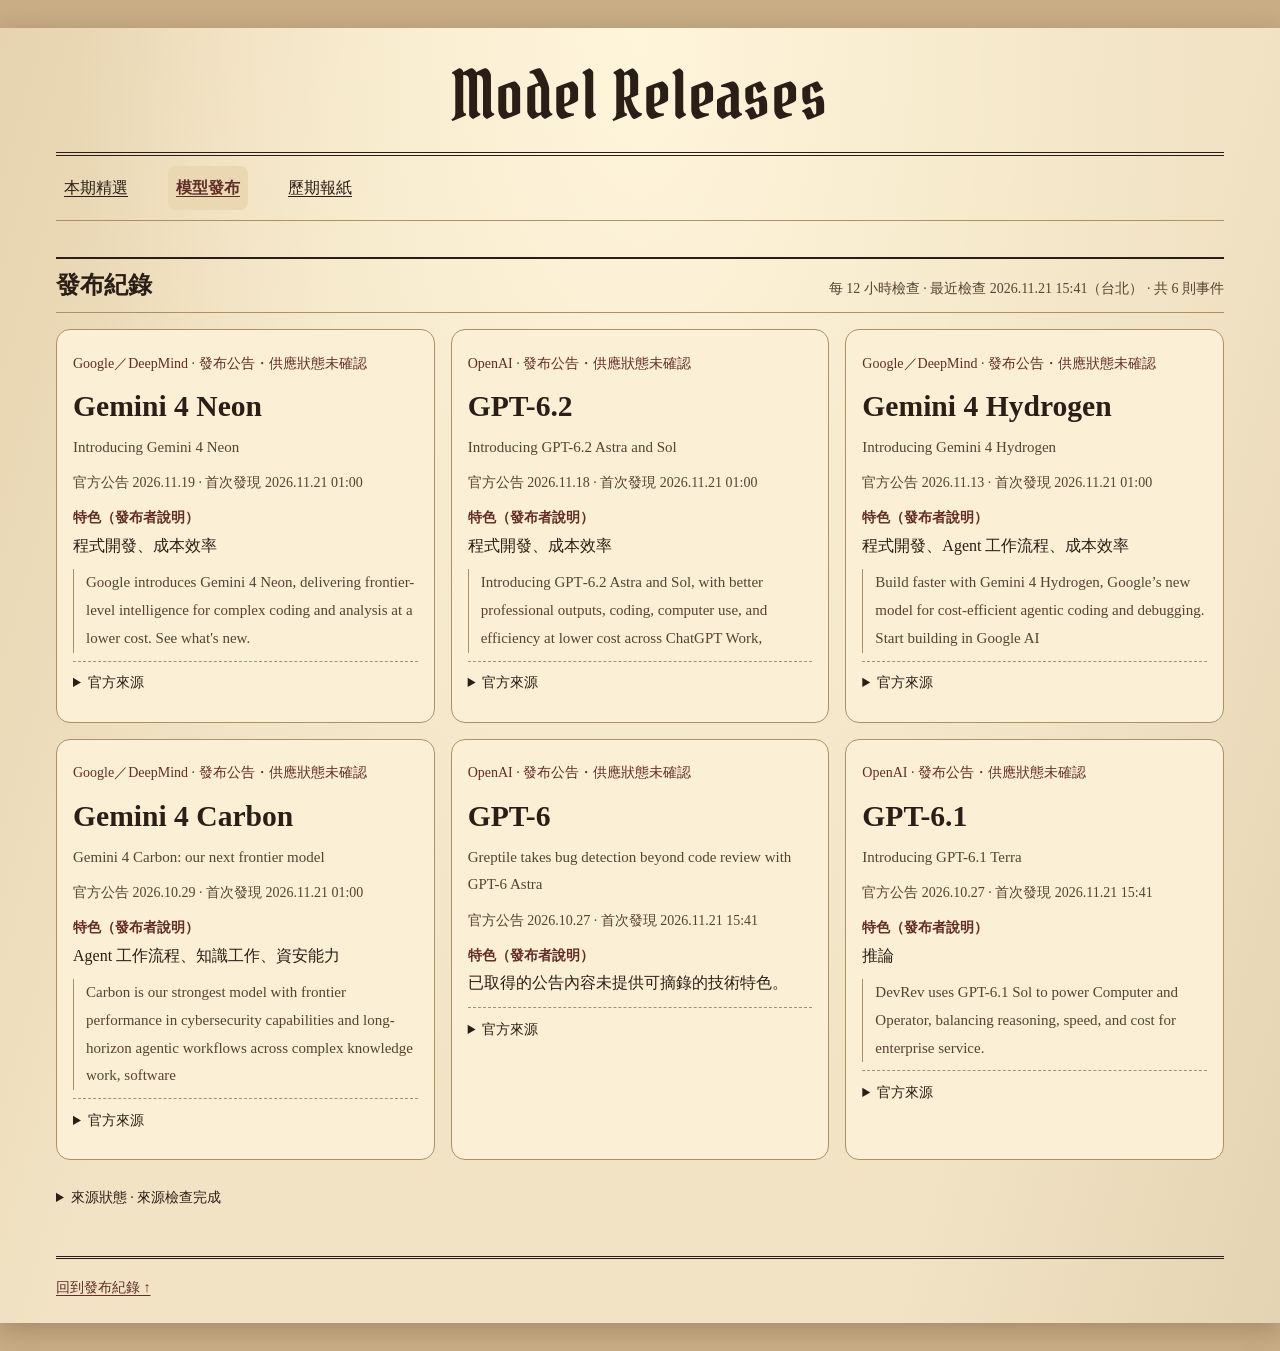
==== commit 00a65bd4: "Publish evidence-reviewed AI newspaper" ====
--- a/releases/index.html
+++ b/releases/index.html
@@ -3,7 +3,7 @@
 <meta name="referrer" content="no-referrer"><title>Model Releases｜AI Tech Observer</title><link rel="stylesheet" href="../assets/style.css"></head>
 <body><a class="skip-link" href="#model-releases">跳到發布紀錄</a><div class="paper"><header class="masthead"><h1 lang="en">Model Releases</h1></header>
 <nav class="nav" aria-label="主要導覽"><a href="../index.html">本期精選</a><a href="index.html" aria-current="page">模型發布</a><a href="../archive/index.html">歷期報紙</a></nav><main><section class="model-releases" id="model-releases" aria-labelledby="releases-title" tabindex="-1"><header class="section-heading reading-heading"><h2 id="releases-title">發布紀錄</h2>
-<p class="reading-meta release-status">每 12 小時<span class="meta-full">檢查</span> · <span class="meta-full">最近檢查 </span><time datetime="2026-11-20T17:05:45.299419+00:00"><span class="meta-full">2026.11.21 01:05（台北）</span><span class="meta-short">11.21 01:05</span></time><span class="meta-full"> · 共 4 則事件</span></p></header>
+<p class="reading-meta release-status">每 12 小時<span class="meta-full">檢查</span> · <span class="meta-full">最近檢查 </span><time datetime="2026-11-21T07:41:57.641152+00:00"><span class="meta-full">2026.11.21 15:41（台北）</span><span class="meta-short">11.21 15:41</span></time><span class="meta-full"> · 共 6 則事件</span></p></header>
 <div class="release-grid"><article class="release-card" id="model-c19b49d09e2fc3d4ced1">
 <p class="release-kicker">Google／DeepMind · 發布公告・供應狀態未確認</p>
 <h3>Gemini 4 Neon</h3>
@@ -15,8 +15,8 @@
 <h3>GPT-6.2</h3>
 <p class="release-title">Introducing GPT-6.2 Astra and Sol</p>
 <p class="release-date">官方公告 2026.11.18 · 首次發現 2026.11.21 01:00</p>
-<p class="release-feature"><strong>特色（發布者說明）</strong> 程式開發、成本效率</p><blockquote class="feature-quote" cite="https://openai.com/index/introducing-gpt-6-2-astra-sol">Introducing GPT‑6.2 Astra and Sol, with better professional outputs, coding, computer use, and efficiency at lower cost across ChatGPT Work,</blockquote>
-<details><summary>官方來源</summary><ul><li><a href="https://openai.com/index/introducing-gpt-6-2-astra-sol" target="_blank" rel="noopener noreferrer">Introducing GPT-6.2 Astra and Sol</a><p>官方公告 2026.11.18 · 僅閱讀官方 Feed 摘錄</p></li></ul></details></article><article class="release-card" id="model-27c472d9db36afff149d">
+<p class="release-feature"><strong>特色（發布者說明）</strong> 程式開發、成本效率</p><blockquote class="feature-quote" cite="https://openai.com/index/introducing-gpt-6-2-astra-sol/">Introducing GPT‑6.2 Astra and Sol, with better professional outputs, coding, computer use, and efficiency at lower cost across ChatGPT Work,</blockquote>
+<details><summary>官方來源</summary><ul><li><a href="https://openai.com/index/introducing-gpt-6-2-astra-sol/" target="_blank" rel="noopener noreferrer">Introducing GPT-6.2 Astra and Sol</a><p>官方公告 2026.11.18 · 已擷取網頁文字</p></li><li><a href="https://openai.com/index/introducing-gpt-6-2-astra-sol" target="_blank" rel="noopener noreferrer">Introducing GPT-6.2 Astra and Sol</a><p>官方公告 2026.11.18 · 僅閱讀官方 Feed 摘錄</p><blockquote cite="https://openai.com/index/introducing-gpt-6-2-astra-sol">Introducing GPT‑6.2 Astra and Sol, with better professional outputs, coding, computer use, and efficiency at lower cost across ChatGPT Work,</blockquote></li></ul></details></article><article class="release-card" id="model-27c472d9db36afff149d">
 <p class="release-kicker">Google／DeepMind · 發布公告・供應狀態未確認</p>
 <h3>Gemini 4 Hydrogen</h3>
 <p class="release-title">Introducing Gemini 4 Hydrogen</p>
@@ -28,7 +28,19 @@
 <p class="release-title">Gemini 4 Carbon: our next frontier model</p>
 <p class="release-date">官方公告 2026.10.29 · 首次發現 2026.11.21 01:00</p>
 <p class="release-feature"><strong>特色（發布者說明）</strong> Agent 工作流程、知識工作、資安能力</p><blockquote class="feature-quote" cite="https://blog.google/innovation-and-ai/models-and-research/gemini-models/gemini-4-carbon-now-available/">Carbon is our strongest model with frontier performance in cybersecurity capabilities and long-horizon agentic workflows across complex knowledge work, software</blockquote>
-<details><summary>官方來源</summary><ul><li><a href="https://blog.google/innovation-and-ai/models-and-research/gemini-models/gemini-4-carbon-now-available/" target="_blank" rel="noopener noreferrer">Gemini 4 Carbon is now available</a><p>官方公告 2026.11.11 · 已擷取網頁文字</p></li><li><a href="https://blog.google/innovation-and-ai/models-and-research/gemini-models/introducing-gemini-4-carbon/" target="_blank" rel="noopener noreferrer">Gemini 4 Carbon: our next frontier model</a><p>官方公告 2026.10.29 · 已擷取網頁文字</p><blockquote cite="https://blog.google/innovation-and-ai/models-and-research/gemini-models/introducing-gemini-4-carbon/">It shows significant gains across coding and agentic tasks as well as across key capabilities critical for cybersecurity defense, landing</blockquote></li></ul></details></article></div>
-<details class="release-health"><summary>來源狀態 · 來源檢查不完整，不能據此判定沒有新模型</summary><p>最近檢查 2026.11.21 01:05（台北） · 共 4 則事件</p><ul><li>OpenAI Newsroom：部分完成；公告內文無法讀取；僅保存官方 Feed 摘錄。；公告擷取或驗證失敗；保留先前事件。</li><li>Anthropic News：已檢查</li><li>Google DeepMind Blog：已檢查</li><li>Google Blog · Gemini Models：已檢查</li><li>Meta AI Blog：已檢查</li><li>DeepSeek Change Log：已檢查</li><li>Qwen Official Research Index：已檢查</li><li>Qwen Official Model Repositories：已檢查</li></ul>
+<details><summary>官方來源</summary><ul><li><a href="https://blog.google/innovation-and-ai/models-and-research/gemini-models/gemini-4-carbon-now-available/" target="_blank" rel="noopener noreferrer">Gemini 4 Carbon is now available</a><p>官方公告 2026.11.11 · 已擷取網頁文字</p></li><li><a href="https://blog.google/innovation-and-ai/models-and-research/gemini-models/introducing-gemini-4-carbon/" target="_blank" rel="noopener noreferrer">Gemini 4 Carbon: our next frontier model</a><p>官方公告 2026.10.29 · 已擷取網頁文字</p><blockquote cite="https://blog.google/innovation-and-ai/models-and-research/gemini-models/introducing-gemini-4-carbon/">It shows significant gains across coding and agentic tasks as well as across key capabilities critical for cybersecurity defense, landing</blockquote></li></ul></details></article><article class="release-card" id="model-62c8a0fd0dfec2737291">
+<p class="release-kicker">OpenAI · 發布公告・供應狀態未確認</p>
+<h3>GPT-6</h3>
+<p class="release-title">Greptile takes bug detection beyond code review with GPT-6 Astra</p>
+<p class="release-date">官方公告 2026.10.27 · 首次發現 2026.11.21 15:41</p>
+<p class="release-feature"><strong>特色（發布者說明）</strong> 已取得的公告內容未提供可摘錄的技術特色。</p>
+<details><summary>官方來源</summary><ul><li><a href="https://openai.com/index/greptile-code-review-codex-astra/" target="_blank" rel="noopener noreferrer">Greptile takes bug detection beyond code review with GPT-6 Astra</a><p>官方公告 2026.10.27 · 已擷取網頁文字</p><blockquote cite="https://openai.com/index/greptile-code-review-codex-astra/">OpenAI October 26, 2026 Startup Greptile takes bug detection beyond code review with GPT‑6 Astra How Greptile uses GPT‑6 Astra</blockquote></li></ul></details></article><article class="release-card" id="model-8dcf1cf3661a0d83661c">
+<p class="release-kicker">OpenAI · 發布公告・供應狀態未確認</p>
+<h3>GPT-6.1</h3>
+<p class="release-title">Introducing GPT-6.1 Terra</p>
+<p class="release-date">官方公告 2026.10.27 · 首次發現 2026.11.21 15:41</p>
+<p class="release-feature"><strong>特色（發布者說明）</strong> 推論</p><blockquote class="feature-quote" cite="https://openai.com/index/devrev-enterprise-self-service/">DevRev uses GPT-6.1 Sol to power Computer and Operator, balancing reasoning, speed, and cost for enterprise service.</blockquote>
+<details><summary>官方來源</summary><ul><li><a href="https://openai.com/index/devrev-enterprise-self-service/" target="_blank" rel="noopener noreferrer">DevRev delivers autonomous self-service with GPT-6.1 Sol</a><p>官方公告 2026.11.04 · 已擷取網頁文字</p></li><li><a href="https://openai.com/index/introducing-gpt-6-1-terra/" target="_blank" rel="noopener noreferrer">Introducing GPT-6.1 Terra</a><p>官方公告 2026.10.27 · 已擷取網頁文字</p><blockquote cite="https://openai.com/index/introducing-gpt-6-1-terra/">introducing GPT-6.1 Terra , a fast, efficient model that combines detailed visual reasoning and precise computer use alongside clearer, more</blockquote></li></ul></details></article></div>
+<details class="release-health"><summary>來源狀態 · 來源檢查完成</summary><p>最近檢查 2026.11.21 15:41（台北） · 共 6 則事件</p><ul><li>OpenAI Newsroom：已檢查</li><li>Anthropic News：已檢查</li><li>Google DeepMind Blog：已檢查</li><li>Google Blog · Gemini Models：已檢查</li><li>Meta AI Blog：已檢查</li><li>DeepSeek Change Log：已檢查</li><li>Qwen Official Research Index：已檢查</li><li>Qwen Official Model Repositories：已檢查</li></ul>
 <p>特色來自發布者公告。公告日期、供應狀態與授權以原文為準。</p></details></section></main>
 <footer class="paper-footer"><a href="#model-releases">回到發布紀錄 ↑</a></footer></div></body></html>
